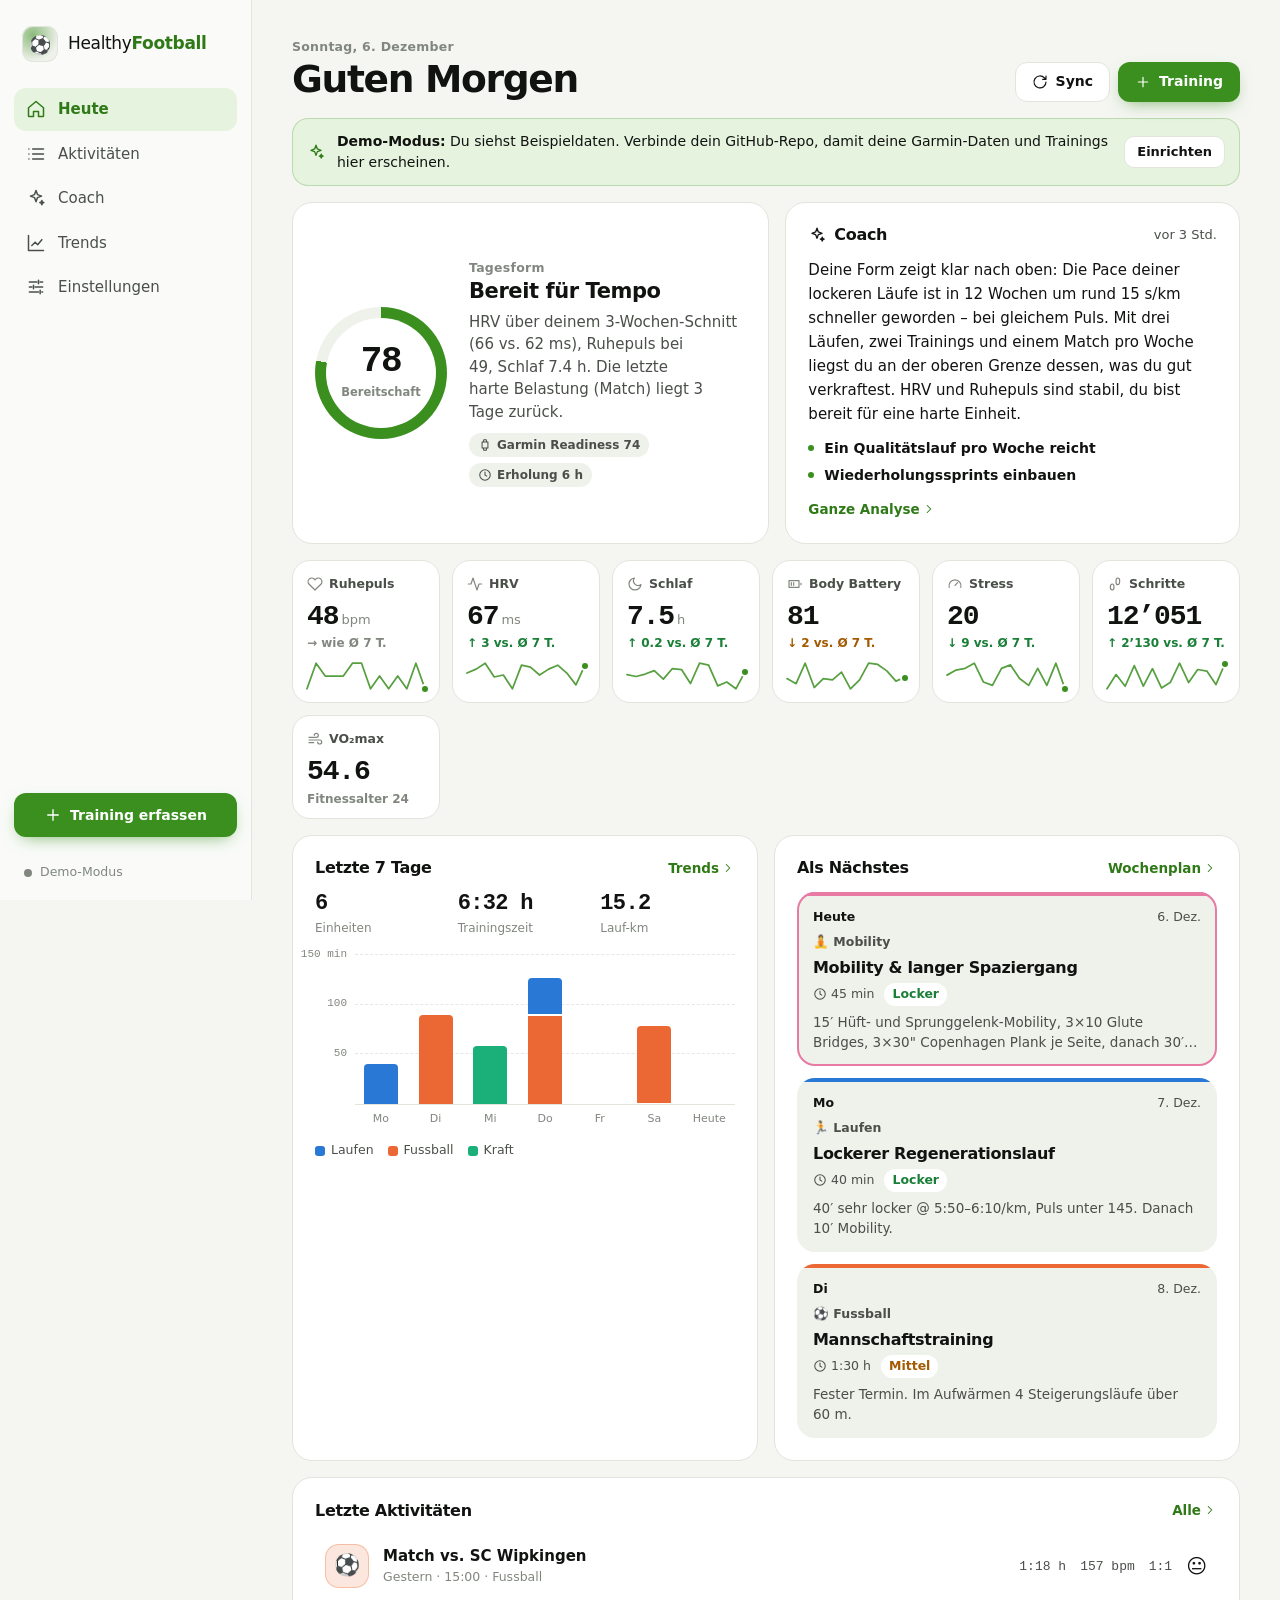
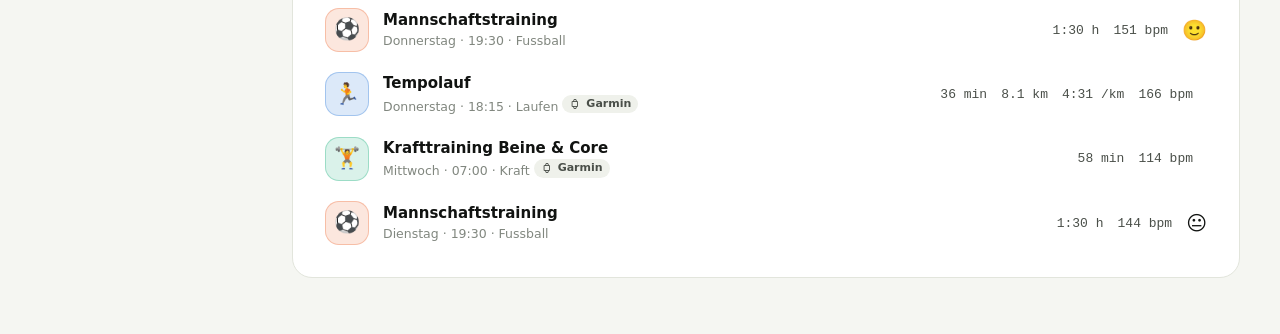
==== web/index.html @ 0398044c "feat: add garmin and claude api" ====
<!doctype html>
<html lang="de-CH">
<head>
  <meta charset="utf-8">
  <meta name="viewport" content="width=device-width, initial-scale=1, viewport-fit=cover">
  <!-- Only our own scripts may run, and data may only go to the GitHub API (protects the token in localStorage). -->
  <meta http-equiv="Content-Security-Policy" content="default-src 'self'; script-src 'self'; connect-src 'self' https://api.github.com; style-src 'self' 'unsafe-inline' https://fonts.googleapis.com; font-src https://fonts.gstatic.com; img-src 'self' data:; manifest-src 'self'; worker-src 'self'; object-src 'none'; base-uri 'none'; form-action 'self'">
  <meta name="referrer" content="no-referrer">
  <meta name="description" content="Persönliches Trainings-Dashboard für Laufen und Fussball – mit Garmin-Sync und KI-Coach.">
  <meta name="theme-color" content="#f5f6f2" media="(prefers-color-scheme: light)">
  <meta name="theme-color" content="#0c0e11" media="(prefers-color-scheme: dark)">
  <meta name="apple-mobile-web-app-capable" content="yes">
  <meta name="apple-mobile-web-app-status-bar-style" content="black-translucent">
  <meta name="apple-mobile-web-app-title" content="Healthy Football">
  <title>Healthy Football</title>
  <link rel="manifest" href="manifest.webmanifest">
  <link rel="icon" href="icon.svg" type="image/svg+xml">
  <link rel="apple-touch-icon" href="icon-180.png">
  <link rel="preconnect" href="https://fonts.googleapis.com">
  <link rel="preconnect" href="https://fonts.gstatic.com" crossorigin>
  <link rel="stylesheet" href="https://fonts.googleapis.com/css2?family=Geist:wght@400..800&family=Geist+Mono:wght@400..600&display=swap">
  <link rel="stylesheet" href="styles.css">
  <script type="module" src="js/app.js"></script>
</head>
<body>
  <div class="app">
    <aside class="sidebar">
      <a class="brand" href="#/heute"><span class="brand-mark">⚽</span><span>Healthy<b>Football</b></span></a>
      <nav id="side-nav" class="side-nav" aria-label="Hauptnavigation"></nav>
      <button id="side-add" class="btn btn-primary btn-block" data-action="add"></button>
      <p id="side-status" class="side-status"></p>
    </aside>

    <header class="topbar">
      <a class="brand-mark sm" href="#/heute" aria-label="Start">⚽</a>
      <span id="topbar-title" class="topbar-title"></span>
      <div id="topbar-actions" class="topbar-actions"></div>
    </header>

    <main id="view" class="view" tabindex="-1"></main>

    <nav id="tabbar" class="tabbar" aria-label="Navigation"></nav>
  </div>

  <dialog id="sheet" class="sheet" aria-label="Details"></dialog>
  <div id="tip" class="tip" role="tooltip" hidden></div>
  <div id="toasts" class="toasts" aria-live="polite"></div>
  <noscript>Diese App benötigt JavaScript.</noscript>
</body>
</html>
---- web/styles.css ----
/* Healthy Football — mobile-first, light & dark, no build step. */

@property --p { syntax: '<number>'; inherits: true; initial-value: 0; }

:root {
  color-scheme: light dark;
  --font: 'Geist', ui-sans-serif, system-ui, -apple-system, 'Segoe UI', sans-serif;
  --mono: 'Geist Mono', ui-monospace, 'SF Mono', Menlo, monospace;

  --bg:        light-dark(#f5f6f2, #0c0e11);
  --surface:   light-dark(#ffffff, #15181c);
  --surface-2: light-dark(#eff1eb, #1d2126);
  --border:    light-dark(#e2e5dc, #272c33);
  --grid:      light-dark(#e6e8e1, #23282e);
  --hover:     light-dark(#f1f3ed, #1b1f24);
  --ink:       light-dark(#111311, #eef0ec);
  --ink-2:     light-dark(#4a4f49, #b3b9b1);
  --ink-3:     light-dark(#81877f, #7c847b);

  --accent:      light-dark(#3a8f1f, #7ee05a);
  --accent-text: light-dark(#2f7a17, #8fe96c);
  --accent-soft: light-dark(#e6f3df, #1d2b18);
  --on-accent:   light-dark(#ffffff, #0c0e11);

  --good: light-dark(#1a7f37, #5fd068);
  --warn: light-dark(#a35a00, #f0a33a);
  --bad:  light-dark(#c4302b, #ff6b63);

  /* categorical data colours (fixed order, validated palette) */
  --s-run:      light-dark(#2a78d6, #3987e5);
  --s-football: light-dark(#eb6834, #d95926);
  --s-strength: light-dark(#1baf7a, #199e70);
  --s-cycle:    light-dark(#eda100, #c98500);
  --s-mobility: light-dark(#e87ba4, #d55181);
  --s-walk:     light-dark(#008300, #008300);
  --s-hiit:     light-dark(#6250d6, #9085e9);
  --s-swim:     light-dark(#e34948, #e66767);
  --s-other:    light-dark(#8d918a, #757b73);
  --series-1:   light-dark(#2a78d6, #3987e5);

  --radius: 20px;
  --shadow: light-dark(0 1px 2px rgb(16 24 16 / .04), 0 1px 2px rgb(0 0 0 / .3));
  --shadow-lg: 0 24px 60px -12px rgb(0 0 0 / .35);
  --ease: cubic-bezier(.2, .8, .2, 1);
}
:root[data-theme="light"] { color-scheme: light; }
:root[data-theme="dark"]  { color-scheme: dark; }

*, *::before, *::after { box-sizing: border-box; }
* { margin: 0; }
html { -webkit-text-size-adjust: 100%; interpolate-size: allow-keywords; }
body {
  font-family: var(--font);
  font-size: 15px;
  line-height: 1.5;
  background: var(--bg);
  color: var(--ink);
  min-height: 100dvh;
  -webkit-font-smoothing: antialiased;
  font-feature-settings: 'tnum' 1;
}
a { color: inherit; text-decoration: none; }
button, input, select, textarea { font: inherit; color: inherit; }
h1, h2, h3 { line-height: 1.2; letter-spacing: -0.02em; text-wrap: balance; }
p { text-wrap: pretty; }
:focus-visible { outline: 2px solid var(--accent); outline-offset: 2px; }
.icon { flex: none; }
.muted { color: var(--ink-2); }
.small { font-size: 13px; }
::selection { background: color-mix(in oklab, var(--accent) 35%, transparent); }

/* ───────── shell ───────── */
.app { display: grid; grid-template-columns: minmax(0, 1fr); min-height: 100dvh; }
.sidebar { display: none; }
.view { width: 100%; max-width: 1240px; margin-inline: auto; padding: 16px 16px calc(104px + env(safe-area-inset-bottom)); outline: none; }
.view > * + * { margin-top: 16px; }

.topbar {
  position: sticky; top: 0; z-index: 30;
  display: flex; align-items: center; gap: 12px;
  padding: calc(env(safe-area-inset-top) + 10px) 16px 10px;
  background: color-mix(in oklab, var(--bg) 80%, transparent);
  backdrop-filter: blur(18px) saturate(1.6);
  -webkit-backdrop-filter: blur(18px) saturate(1.6);
  border-bottom: 1px solid color-mix(in oklab, var(--border) 60%, transparent);
}
@supports (animation-timeline: scroll()) {
  .topbar { animation: bar-shadow linear both; animation-timeline: scroll(); animation-range: 0 60px; }
  @keyframes bar-shadow { from { border-bottom-color: transparent; } to { box-shadow: 0 8px 24px -12px rgb(0 0 0 / .25); } }
}
.topbar-title { font-weight: 700; font-size: 17px; letter-spacing: -0.01em; flex: 1; }
.topbar-actions { display: flex; gap: 4px; }

.brand { display: flex; align-items: center; gap: 10px; font-size: 17px; font-weight: 500; letter-spacing: -0.02em; padding: 4px 8px 20px; }
.brand b { font-weight: 800; color: var(--accent-text); }
.brand-mark {
  display: grid; place-items: center; width: 36px; height: 36px; border-radius: 11px; font-size: 18px;
  background: radial-gradient(circle at 30% 25%, color-mix(in oklab, var(--accent) 55%, transparent), transparent 70%), var(--surface-2);
  box-shadow: inset 0 0 0 1px var(--border);
}
.brand-mark.sm { width: 32px; height: 32px; font-size: 16px; }

.tabbar {
  position: fixed; inset-inline: 0; bottom: 0; z-index: 30;
  display: grid; grid-template-columns: repeat(5, 1fr); align-items: end;
  padding: 6px 8px calc(6px + env(safe-area-inset-bottom));
  background: color-mix(in oklab, var(--surface) 82%, transparent);
  backdrop-filter: blur(18px) saturate(1.6);
  -webkit-backdrop-filter: blur(18px) saturate(1.6);
  border-top: 1px solid var(--border);
}
.tab { display: flex; flex-direction: column; align-items: center; gap: 2px; padding: 6px 0 2px; font-size: 11px; font-weight: 500; color: var(--ink-3); transition: color .2s; }
.tab[aria-current] { color: var(--accent-text); }
.tab[aria-current] .icon { stroke-width: 2.2; }
.fab {
  justify-self: center; display: grid; place-items: center; width: 58px; height: 58px; margin-top: -26px;
  border: 0; border-radius: 20px; background: var(--accent); color: var(--on-accent); cursor: pointer;
  box-shadow: 0 10px 24px -8px color-mix(in oklab, var(--accent) 70%, transparent), 0 0 0 5px var(--bg);
  transition: transform .2s var(--ease);
}
.fab:active { transform: scale(.94); }

@media (min-width: 960px) {
  .app { grid-template-columns: 252px minmax(0, 1fr); }
  .topbar, .tabbar { display: none; }
  .sidebar {
    display: flex; flex-direction: column; gap: 6px;
    position: sticky; top: 0; height: 100dvh; padding: 22px 14px 18px;
    border-right: 1px solid var(--border); background: color-mix(in oklab, var(--surface) 55%, var(--bg));
  }
  .view { padding: 34px 40px 56px; }
}
@media (max-width: 959px) { .hide-mobile { display: none !important; } }

.side-nav { display: flex; flex-direction: column; gap: 2px; flex: 1; }
.nav-link { display: flex; align-items: center; gap: 12px; padding: 10px 12px; border-radius: 12px; font-weight: 500; color: var(--ink-2); transition: background .15s, color .15s; }
.nav-link .icon { width: 20px; height: 20px; }
.nav-link:hover { background: var(--hover); color: var(--ink); }
.nav-link[aria-current] { background: var(--accent-soft); color: var(--accent-text); font-weight: 650; }
.side-status { display: flex; align-items: center; gap: 8px; padding: 12px 10px 0; font-size: 12.5px; color: var(--ink-3); }
.dot { width: 8px; height: 8px; border-radius: 50%; background: var(--ink-3); }
.dot.live { background: var(--good); box-shadow: 0 0 0 4px color-mix(in oklab, var(--good) 20%, transparent); }

/* ───────── page header ───────── */
.page-head { display: flex; align-items: flex-end; justify-content: space-between; gap: 16px; flex-wrap: wrap; padding-top: 4px; }
.page-head h1 { font-size: clamp(1.65rem, 1.25rem + 1.6vw, 2.35rem); font-weight: 750; letter-spacing: -0.035em; }
.eyebrow { font-size: 12.5px; font-weight: 600; letter-spacing: .02em; color: var(--ink-3); }
.head-actions { display: flex; gap: 8px; flex-wrap: wrap; }
.section-head { display: flex; align-items: baseline; justify-content: space-between; gap: 12px; margin-bottom: 10px; }
.section-head h2 { font-size: 18px; }

/* ───────── buttons & controls ───────── */
.btn {
  display: inline-flex; align-items: center; justify-content: center; gap: 8px;
  height: 40px; padding: 0 16px; border-radius: 12px; border: 1px solid var(--border);
  background: var(--surface); color: var(--ink); font-weight: 600; font-size: 14px; cursor: pointer; white-space: nowrap;
  transition: background .15s, border-color .15s, transform .15s var(--ease), box-shadow .15s;
}
.btn:hover { border-color: color-mix(in oklab, var(--ink) 25%, var(--border)); }
.btn:active { transform: scale(.97); }
.btn:disabled { opacity: .5; pointer-events: none; }
.btn-primary { background: var(--accent); color: var(--on-accent); border-color: transparent; box-shadow: 0 6px 18px -8px color-mix(in oklab, var(--accent) 80%, transparent); }
.btn-primary:hover { border-color: transparent; filter: brightness(1.05); }
.btn-danger { color: var(--bad); }
.btn-sm { height: 32px; padding: 0 12px; font-size: 13px; border-radius: 10px; }
.btn-block { width: 100%; height: 44px; margin: 8px 0; }
.icon-btn { display: grid; place-items: center; width: 40px; height: 40px; border-radius: 12px; border: 0; background: transparent; color: var(--ink-2); cursor: pointer; }
.icon-btn:hover { background: var(--hover); color: var(--ink); }
.link { display: inline-flex; align-items: center; gap: 2px; font-size: 13.5px; font-weight: 600; color: var(--accent-text); }
.link:hover { text-decoration: underline; text-underline-offset: 3px; }

.segmented { display: inline-flex; gap: 2px; padding: 4px; border-radius: 13px; background: var(--surface-2); }
.segmented > button, .segmented > label {
  display: inline-flex; align-items: center; justify-content: center; gap: 6px; padding: 7px 14px; border: 0; border-radius: 10px;
  background: transparent; color: var(--ink-2); font-weight: 600; font-size: 13.5px; cursor: pointer; white-space: nowrap; transition: background .2s, color .2s;
}
.segmented > [aria-pressed="true"], .segmented > [aria-selected="true"], .segmented > label:has(:checked) {
  background: var(--surface); color: var(--ink); box-shadow: 0 1px 3px rgb(0 0 0 / .12);
}
.segmented input { position: absolute; opacity: 0; pointer-events: none; }
.segmented.tabs { display: flex; margin-bottom: 14px; }
.segmented.tabs > button { flex: 1; padding-inline: 6px; }

.chips { display: flex; gap: 8px; overflow-x: auto; scrollbar-width: none; padding-bottom: 2px; }
.chips::-webkit-scrollbar { display: none; }
.chip-btn {
  flex: none; height: 36px; padding: 0 14px; border-radius: 999px; border: 1px solid var(--border);
  background: var(--surface); color: var(--ink-2); font-weight: 600; font-size: 13.5px; cursor: pointer; transition: all .15s;
}
.chip-btn.active { background: var(--ink); color: var(--bg); border-color: var(--ink); }
.chip, .src {
  display: inline-flex; align-items: center; gap: 5px; padding: 3px 9px; border-radius: 999px;
  background: var(--surface-2); color: var(--ink-2); font-size: 12px; font-weight: 600;
}
.chip.good { color: var(--good); background: color-mix(in oklab, var(--good) 14%, transparent); }
.src { padding: 1px 7px; font-size: 11px; vertical-align: 1px; }
.chip-row { display: flex; flex-wrap: wrap; gap: 6px; margin-top: 10px; }

.toolbar { display: flex; flex-direction: column; gap: 12px; }
@media (min-width: 760px) { .toolbar { flex-direction: row; align-items: center; } .toolbar .chips { flex: 1; } }
.search {
  display: flex; align-items: center; gap: 8px; height: 42px; padding: 0 14px; min-width: min(100%, 300px);
  border-radius: 12px; border: 1px solid var(--border); background: var(--surface); color: var(--ink-3);
}
.search:focus-within { border-color: var(--accent); }
.search input { flex: 1; border: 0; background: none; outline: none; color: var(--ink); min-width: 0; min-height: 0 !important; padding: 0 !important; }

/* ───────── cards & layout ───────── */
.card {
  background: var(--surface); border: 1px solid var(--border); border-radius: var(--radius);
  padding: 18px; box-shadow: var(--shadow); min-width: 0;
}
@media (min-width: 960px) { .card { padding: 22px; } }
.card-head { display: flex; align-items: center; justify-content: space-between; gap: 12px; margin-bottom: 14px; }
.card-head h2 { display: flex; align-items: center; gap: 8px; font-size: 16px; font-weight: 700; }
.grid { display: grid; gap: 16px; grid-template-columns: minmax(0, 1fr); }
@media (min-width: 760px) {
  .grid.hero { grid-template-columns: minmax(0, 1.05fr) minmax(0, 1fr); }
  .grid.two { grid-template-columns: repeat(2, minmax(0, 1fr)); }
  .card.wide { grid-column: 1 / -1; }
}
.lead { font-size: 16px; line-height: 1.6; }
.sub { font-size: 14px; font-weight: 700; margin: 18px 0 8px; }

.banner {
  display: flex; align-items: center; gap: 12px; padding: 12px 14px; border-radius: 16px;
  background: var(--accent-soft); border: 1px solid color-mix(in oklab, var(--accent) 25%, transparent); color: var(--ink);
}
.banner > .icon { color: var(--accent-text); }
.banner p { flex: 1; font-size: 14px; }
.banner-live { background: var(--surface); border-color: var(--border); }

.warn {
  display: flex; gap: 8px; align-items: flex-start; margin-top: 12px; padding: 10px 12px; border-radius: 12px;
  color: var(--warn); background: color-mix(in oklab, var(--warn) 12%, transparent); font-size: 14px; font-weight: 500;
}
.warn .icon { margin-top: 2px; }

/* readiness */
.readiness { display: flex; align-items: center; gap: 22px; flex-wrap: wrap; }
.readiness > div:last-child { flex: 1 1 220px; }
.readiness h2 { font-size: 21px; margin: 2px 0 6px; }
.ring {
  --size: 132px; flex: none; width: var(--size); aspect-ratio: 1; border-radius: 50%; display: grid; place-items: center;
  background: conic-gradient(var(--c) calc(var(--p) * 1%), var(--surface-2) 0);
  animation: ring-in 1.2s var(--ease) both;
}
@keyframes ring-in { from { --p: 0; } }
.ring-inner {
  width: calc(100% - 22px); aspect-ratio: 1; border-radius: 50%; background: var(--surface);
  display: grid; place-content: center; text-align: center;
}
.ring-inner strong { font: 700 36px/1 var(--mono); letter-spacing: -0.04em; }
.ring-inner span { font-size: 11.5px; color: var(--ink-3); font-weight: 600; margin-top: 4px; }

.coach-brief .lead { font-size: 15px; }
.mini-tips { list-style: none; padding: 0; margin: 12px 0; display: grid; gap: 6px; }
.mini-tips li { display: flex; gap: 10px; align-items: baseline; font-size: 14px; }
.mini-tips li::before { content: ''; flex: none; width: 6px; height: 6px; border-radius: 50%; background: var(--accent); translate: 0 -2px; }

/* KPI tiles */
.kpis { display: grid; grid-template-columns: repeat(auto-fill, minmax(138px, 1fr)); gap: 12px; }
@media (max-width: 400px) { .kpis { grid-template-columns: repeat(2, minmax(0, 1fr)); } }
.kpi { background: var(--surface); border: 1px solid var(--border); border-radius: 18px; padding: 14px 14px 10px; display: flex; flex-direction: column; min-width: 0; box-shadow: var(--shadow); }
.kpi header { display: flex; align-items: center; gap: 6px; font-size: 12.5px; font-weight: 600; color: var(--ink-2); }
.kpi header .icon { color: var(--ink-3); }
.kpi-when { margin-left: auto; font-weight: 500; color: var(--ink-3); font-size: 11px; }
.kpi-value { font: 650 28px/1.1 var(--mono); letter-spacing: -0.04em; margin-top: 8px; }
.kpi-value small { font: 500 13px var(--font); color: var(--ink-3); margin-left: 3px; letter-spacing: 0; }
.trend { font-size: 12px; font-weight: 600; color: var(--ink-3); margin-top: 2px; }
.trend.good { color: var(--good); }
.trend.bad { color: var(--warn); }

.stat-row { display: grid; grid-template-columns: repeat(3, 1fr); gap: 8px; margin-bottom: 16px; }
.stat-row strong { display: block; font: 650 22px/1.1 var(--mono); letter-spacing: -0.03em; }
.stat-row span { font-size: 12px; color: var(--ink-3); font-weight: 500; }
.stat-grid { display: grid; grid-template-columns: repeat(auto-fill, minmax(128px, 1fr)); gap: 10px; }
.stat-grid > div { padding: 10px 12px; border-radius: 12px; background: var(--surface-2); }
.stat-grid dt { font-size: 12px; color: var(--ink-3); font-weight: 600; }
.stat-grid dd { font: 600 16px/1.3 var(--mono); margin-top: 2px; letter-spacing: -0.02em; }
.status { display: flex; align-items: center; gap: 8px; font-size: 21px; margin: 4px 0 6px; }
.status::first-letter { text-transform: uppercase; }
.status.good { color: var(--good); }
.status.warn { color: var(--warn); }
.status.bad { color: var(--bad); }

/* ───────── charts ───────── */
.chart { --h: 170px; }
.chart .plot { position: relative; height: var(--h); margin-left: 40px; border-bottom: 1px solid var(--border); }
.gridline { position: absolute; left: 0; right: 0; height: 0; border-top: 1px dashed var(--grid); pointer-events: none; }
.gridline em { position: absolute; right: calc(100% + 8px); top: -.65em; font: 500 11px/1.2 var(--mono); font-style: normal; color: var(--ink-3); white-space: nowrap; }
.x-labels { display: flex; gap: 3px; margin: 6px 0 0 40px; font-size: 11px; color: var(--ink-3); }
.x-labels span { flex: 1; min-width: 0; text-align: center; white-space: nowrap; }
.x-labels.positioned { position: relative; display: block; height: 16px; }
.x-labels.positioned span { position: absolute; translate: -50% 0; }
.bar-cols { position: absolute; inset: 0; display: flex; gap: 3px; }
.bar-col { flex: 1; min-width: 0; display: flex; align-items: flex-end; justify-content: center; border-radius: 6px 6px 0 0; outline: none; cursor: default; }
.bar-col:hover, .bar-col:focus-visible { background: var(--hover); }
.bar-stack {
  width: min(72%, 34px); display: flex; flex-direction: column-reverse; gap: 2px; border-radius: 4px 4px 0 0; overflow: hidden;
  transform-origin: bottom; animation: grow .7s var(--ease) both;
}
.bar-stack i { display: block; flex-basis: 0; min-height: 3px; }
@keyframes grow { from { transform: scaleY(0); } }
.line svg { position: absolute; inset: 0; width: 100%; height: 100%; overflow: visible; }
.line-path { fill: none; stroke: var(--c); stroke-width: 2; stroke-linejoin: round; stroke-linecap: round; }
.line-area { fill: var(--c); opacity: .1; }
.line-dot, .line-hit::after { position: absolute; width: 10px; height: 10px; border-radius: 50%; background: var(--c); box-shadow: 0 0 0 2px var(--surface); translate: -50% -50%; pointer-events: none; }
.line-hit { position: absolute; top: 0; bottom: 0; outline: none; }
.line-hit::before { content: ''; position: absolute; left: var(--px); top: 0; bottom: 0; width: 1px; background: var(--ink-3); opacity: 0; }
.line-hit::after { content: ''; left: var(--px); top: var(--py); opacity: 0; }
.line-hit:hover::before, .line-hit:hover::after, .line-hit:focus-visible::before, .line-hit:focus-visible::after { opacity: 1; }
.line-band { position: absolute; left: 0; right: 0; background: color-mix(in oklab, var(--c) 9%, transparent); }
.empty-chart { display: grid; place-items: center; height: 140px; color: var(--ink-3); font-size: 14px; }

.spark { position: relative; height: 32px; margin-top: 8px; }
.spark svg { position: absolute; inset: 0; width: 100%; height: 100%; overflow: visible; }
.spark path { fill: none; stroke: var(--c); stroke-width: 1.75; stroke-linejoin: round; stroke-linecap: round; opacity: .85; }
.spark span { position: absolute; width: 6px; height: 6px; border-radius: 50%; background: var(--c); translate: -50% -50%; box-shadow: 0 0 0 2px var(--surface); }

.legend { display: flex; flex-wrap: wrap; gap: 6px 14px; margin-top: 14px; font-size: 12.5px; color: var(--ink-2); }
.legend span { display: inline-flex; align-items: center; gap: 6px; }
.legend i { width: 10px; height: 10px; border-radius: 3px; }

.hbars { display: grid; gap: 10px; }
.hbar { display: grid; grid-template-columns: minmax(90px, 9rem) 1fr auto; align-items: center; gap: 12px; font-size: 13.5px; }
.hbar-label { white-space: nowrap; overflow: hidden; text-overflow: ellipsis; color: var(--ink-2); }
.hbar-track { height: 10px; border-radius: 0 4px 4px 0; background: var(--surface-2); overflow: hidden; }
.hbar-track i { display: block; height: 100%; border-radius: 0 4px 4px 0; transform-origin: left; animation: grow-x .8s var(--ease) both; }
@keyframes grow-x { from { transform: scaleX(0); } }
.hbar-value { font: 500 12.5px var(--mono); color: var(--ink-2); min-width: 4.5em; text-align: right; }

.tip {
  position: fixed; left: 0; top: 0; z-index: 200; max-width: 260px; padding: 8px 11px; border-radius: 10px;
  background: var(--ink); color: var(--bg); font-size: 12.5px; line-height: 1.45; pointer-events: none; box-shadow: var(--shadow-lg);
}
.tip[hidden] { display: none; }
.tip b { font-weight: 700; }

/* ───────── activities ───────── */
.act-list { display: flex; flex-direction: column; container-type: inline-size; }
.card.act-list { padding: 6px; }
.act-row {
  display: grid; grid-template-columns: auto minmax(0, 1fr) auto auto; grid-template-areas: "icon main metrics feel";
  align-items: center; gap: 4px 14px; width: 100%; padding: 10px; border: 0; border-radius: 14px;
  background: none; text-align: left; cursor: pointer; transition: background .15s;
}
.act-row:hover { background: var(--hover); }
.act-icon {
  grid-area: icon; display: grid; place-items: center; width: 44px; height: 44px; border-radius: 14px; font-size: 21px;
  background: color-mix(in oklab, var(--c) 16%, transparent); box-shadow: inset 0 0 0 1px color-mix(in oklab, var(--c) 32%, transparent);
}
.act-icon.lg { width: 54px; height: 54px; font-size: 26px; border-radius: 17px; flex: none; }
.act-main { grid-area: main; display: flex; flex-direction: column; min-width: 0; }
.act-title { font-weight: 650; white-space: nowrap; overflow: hidden; text-overflow: ellipsis; }
.act-sub { font-size: 12.5px; color: var(--ink-3); white-space: nowrap; overflow: hidden; text-overflow: ellipsis; }
.act-metrics { grid-area: metrics; display: flex; gap: 14px; font: 500 13px var(--mono); color: var(--ink-2); white-space: nowrap; }
.act-feel { grid-area: feel; font-size: 20px; }
@container (max-width: 560px) {
  .act-row { grid-template-columns: auto minmax(0, 1fr) auto; grid-template-areas: "icon main feel" "icon metrics feel"; }
  .act-metrics { font-size: 12px; gap: 10px; overflow: hidden; }
}
.week-group > header { display: flex; align-items: baseline; justify-content: space-between; flex-wrap: wrap; gap: 4px 12px; margin: 22px 4px 8px; }
.week-group h2 { font-size: 15px; }

/* ───────── coach ───────── */
.tips { list-style: none; padding: 0; display: grid; gap: 10px; }
.tip-item { padding: 14px 16px; border-radius: 14px; background: var(--surface-2); border-left: 4px solid var(--ink-3); }
.tip-item.prio-hoch { border-left-color: var(--accent); }
.tip-item.prio-mittel { border-left-color: color-mix(in oklab, var(--accent) 45%, var(--ink-3)); }
.tip-head { display: flex; justify-content: space-between; align-items: baseline; gap: 12px; margin-bottom: 4px; }
.prio { flex: none; font-size: 11px; font-weight: 700; color: var(--ink-3); text-transform: uppercase; letter-spacing: .06em; }
.tip-item p { color: var(--ink-2); font-size: 14.5px; }

.plan-list {
  display: grid; grid-auto-flow: column; grid-auto-columns: minmax(250px, 1fr); gap: 12px;
  overflow-x: auto; scroll-snap-type: x mandatory; scrollbar-width: thin;
  margin-inline: -16px; padding: 2px 16px 10px; scroll-padding-inline: 16px;
}
@media (min-width: 960px) { .plan-list { margin-inline: 0; padding-inline: 2px; scroll-padding-inline: 0; } }
.plan-list.compact { grid-auto-flow: row; grid-auto-columns: auto; overflow: visible; margin: 0; padding: 0; }
.plan-card {
  scroll-snap-align: start; position: relative; display: flex; flex-direction: column; gap: 6px;
  padding: 18px 16px 16px; border-radius: 18px; background: var(--surface); border: 1px solid var(--border); overflow: hidden;
}
.plan-card::before { content: ''; position: absolute; inset: 0 0 auto; height: 4px; background: var(--c); }
.plan-list.compact .plan-card { background: var(--surface-2); border: 0; padding: 16px 16px 14px; }
.plan-list.compact .plan-card p { display: -webkit-box; -webkit-line-clamp: 2; -webkit-box-orient: vertical; overflow: hidden; }
.plan-card.is-today { box-shadow: inset 0 0 0 2px var(--c); }
.plan-card header { display: flex; justify-content: space-between; font-size: 12.5px; }
.plan-day { font-weight: 700; text-transform: capitalize; }
.plan-type { font-size: 12.5px; font-weight: 600; color: var(--ink-2); }
.plan-card h3 { font-size: 16px; }
.plan-card p { font-size: 13.5px; color: var(--ink-2); }
.plan-meta { display: flex; gap: 10px; align-items: center; font-size: 12.5px; color: var(--ink-2); }
.plan-meta > span { display: inline-flex; align-items: center; gap: 4px; }
.intensity { padding: 2px 8px; border-radius: 999px; background: var(--surface-2); font-weight: 600; text-transform: capitalize; }
.plan-list.compact .intensity { background: var(--surface); }
.i-hart { color: var(--bad); }
.i-mittel { color: var(--warn); }
.i-locker { color: var(--good); }

.ask-form { display: flex; gap: 10px; align-items: flex-end; }
.ask-form textarea { flex: 1; }
@media (max-width: 520px) { .ask-form { flex-direction: column; align-items: stretch; } }
.qa-list { display: grid; gap: 8px; margin-top: 16px; }
.qa { border-radius: 14px; background: var(--surface-2); padding: 12px 14px; }
.qa summary { display: flex; justify-content: space-between; gap: 12px; cursor: pointer; list-style: none; }
.qa summary::-webkit-details-marker { display: none; }
.qa::details-content { block-size: 0; overflow: hidden; transition: block-size .3s var(--ease), content-visibility .3s allow-discrete; }
.qa[open]::details-content { block-size: auto; }
.prose { margin-top: 10px; color: var(--ink-2); font-size: 14.5px; }
.prose p + p, .prose ul + p, .prose p + ul { margin-top: 8px; }
.prose ul { padding-left: 1.2em; }

/* ───────── forms ───────── */
.form { display: flex; flex-direction: column; gap: 14px; }
.row { display: flex; flex-wrap: wrap; gap: 12px; }
.row > .field { flex: 1 1 110px; }
.row > .field.grow { flex: 2 1 200px; }
.field { display: flex; flex-direction: column; gap: 6px; min-width: 0; }
.field > span { display: flex; justify-content: space-between; gap: 8px; font-size: 12.5px; font-weight: 650; color: var(--ink-2); }
.field em { font-style: normal; font-weight: 500; color: var(--ink-3); }
.field output { font-weight: 600; color: var(--accent-text); }
input:not([type=radio], [type=checkbox], [type=range]), select, textarea {
  width: 100%; min-height: 44px; padding: 10px 12px; border-radius: 12px; border: 1px solid var(--border);
  background: var(--surface-2); color: var(--ink); outline: none; transition: border-color .15s, background .15s;
}
input:focus, select:focus, textarea:focus { border-color: var(--accent); background: var(--surface); }
textarea { resize: vertical; field-sizing: content; min-height: 3lh; max-height: 12lh; }
input[type=range] { width: 100%; accent-color: var(--accent); height: 28px; }
.form-actions, .sheet-actions { display: flex; gap: 10px; justify-content: flex-end; flex-wrap: wrap; margin-top: 4px; }
fieldset { border: 0; padding: 0; min-width: 0; }
legend { font-size: 12.5px; font-weight: 650; color: var(--ink-2); margin-bottom: 8px; padding: 0; }

.type-picker { display: flex; flex-wrap: wrap; gap: 8px; }
.type-picker legend { width: 100%; }
.type-picker label {
  display: inline-flex; align-items: center; gap: 6px; height: 38px; padding: 0 12px 0 8px; border-radius: 12px; cursor: pointer;
  border: 1px solid var(--border); background: var(--surface); font-size: 13.5px; font-weight: 600; color: var(--ink-2); transition: all .15s;
}
.type-picker label:has(:checked) { color: var(--ink); border-color: var(--c); background: color-mix(in oklab, var(--c) 15%, var(--surface)); }
.type-picker label:has(:focus-visible) { outline: 2px solid var(--accent); outline-offset: 2px; }
.type-picker input, .feelings input, .switch input { position: absolute; opacity: 0; pointer-events: none; }

.football-fields, .distance-field, .match-only { display: none !important; }
#act-form:has([name=type][value=football]:checked) .football-fields { display: flex !important; flex-direction: column; gap: 12px; padding: 14px; border-radius: 16px; background: color-mix(in oklab, var(--s-football) 8%, var(--surface-2)); }
#act-form:has([name=type]:is([value=run], [value=cycle], [value=walk], [value=swim]):checked) .distance-field { display: flex !important; }
#act-form:has([name=fkind][value=match]:checked) .match-only { display: flex !important; }
#act-form[data-mode=garmin] .no-garmin { display: none; }
.football-fields legend { float: left; width: 100%; margin: 0; }
.football-fields .row > .field { flex-basis: 80px; }
.football-fields .segmented { align-self: flex-start; background: var(--surface); }
.football-fields .segmented > label:has(:checked) { background: var(--surface-2); }

.feelings { display: flex; gap: 8px; flex-wrap: wrap; }
.feelings legend { width: 100%; }
.feelings label span {
  display: grid; place-items: center; width: 50px; height: 50px; border-radius: 14px; font-size: 25px; cursor: pointer;
  background: var(--surface-2); filter: grayscale(.8); opacity: .7; transition: all .2s var(--ease);
}
.feelings label:has(:checked) span { filter: none; opacity: 1; transform: scale(1.08); box-shadow: inset 0 0 0 2px var(--accent); background: var(--accent-soft); }
.feelings label:has(:focus-visible) span { outline: 2px solid var(--accent); outline-offset: 2px; }

.switch { display: flex; align-items: center; gap: 12px; font-weight: 500; cursor: pointer; margin-bottom: 10px; }
.switch span { flex: none; position: relative; width: 46px; height: 28px; border-radius: 999px; background: var(--surface-2); box-shadow: inset 0 0 0 1px var(--border); transition: background .2s; }
.switch span::after { content: ''; position: absolute; top: 3px; left: 3px; width: 22px; height: 22px; border-radius: 50%; background: #fff; box-shadow: 0 1px 3px rgb(0 0 0 / .3); transition: translate .2s var(--ease); }
.switch input:checked + span { background: var(--accent); }
.switch input:checked + span::after { translate: 18px 0; }
.switch input:focus-visible + span { outline: 2px solid var(--accent); outline-offset: 2px; }
.settings .card p + p { margin-top: 6px; }
.settings .form-actions { justify-content: flex-start; margin-top: 12px; }
.settings .card > .muted.small:first-of-type { margin-bottom: 14px; }

/* ───────── dialog sheet ───────── */
.sheet {
  border: 0; padding: 0; margin: auto; width: min(640px, calc(100vw - 32px)); max-height: min(88dvh, 880px);
  border-radius: 26px; background: var(--surface); color: var(--ink); box-shadow: var(--shadow-lg); overflow: auto; overscroll-behavior: contain;
  opacity: 0; translate: 0 24px;
  transition: opacity .25s var(--ease), translate .3s var(--ease), overlay .3s allow-discrete, display .3s allow-discrete;
}
.sheet[open] { opacity: 1; translate: 0 0; }
@starting-style { .sheet[open] { opacity: 0; translate: 0 24px; } }
.sheet::backdrop { background: rgb(0 0 0 / 0); transition: background .3s, overlay .3s allow-discrete, display .3s allow-discrete; }
.sheet[open]::backdrop { background: rgb(0 0 0 / .45); backdrop-filter: blur(4px); }
@starting-style { .sheet[open]::backdrop { background: rgb(0 0 0 / 0); } }
@media (max-width: 640px) {
  .sheet { width: 100%; max-width: 100%; margin: auto 0 0; border-radius: 26px 26px 0 0; max-height: 94dvh; translate: 0 100%; }
  .sheet[open] { translate: 0 0; }
  @starting-style { .sheet[open] { translate: 0 100%; } }
  .sheet::before { content: ''; display: block; width: 40px; height: 5px; border-radius: 3px; background: var(--border); margin: 8px auto 0; }
}
.sheet-body { padding: 20px 20px 0; }
.sheet-head { display: flex; align-items: flex-start; gap: 14px; margin-bottom: 18px; }
.sheet-head > div { flex: 1; min-width: 0; }
.sheet-head h2 { font-size: 20px; }
.sheet-head p { font-size: 13.5px; margin-top: 2px; }
.sheet-actions {
  position: sticky; bottom: 0; margin: 18px -20px 0; padding: 14px 20px calc(14px + env(safe-area-inset-bottom));
  background: color-mix(in oklab, var(--surface) 88%, transparent); backdrop-filter: blur(12px); border-top: 1px solid var(--border);
}

/* ───────── misc ───────── */
.empty { display: flex; flex-direction: column; align-items: center; text-align: center; gap: 8px; padding: 36px 16px; color: var(--ink-2); }
.empty > .icon { color: var(--accent-text); }
.empty h3 { color: var(--ink); font-size: 17px; }
.empty p { max-width: 42ch; font-size: 14px; }
.empty .btn { margin-top: 8px; }
.loading { display: grid; place-items: center; min-height: 50dvh; }
.spinner { flex: none; width: 18px; height: 18px; border-radius: 50%; border: 2px solid var(--border); border-top-color: var(--accent); animation: spin .8s linear infinite; }
@keyframes spin { to { rotate: 360deg; } }

.toasts { position: fixed; z-index: 300; left: 50%; translate: -50% 0; bottom: calc(96px + env(safe-area-inset-bottom)); display: flex; flex-direction: column; gap: 8px; width: min(92vw, 420px); pointer-events: none; }
@media (min-width: 960px) { .toasts { left: auto; right: 24px; translate: none; bottom: 24px; } }
.toast {
  display: flex; align-items: center; gap: 10px; padding: 12px 14px; border-radius: 14px; pointer-events: auto;
  background: var(--ink); color: var(--bg); font-size: 14px; font-weight: 500; box-shadow: var(--shadow-lg);
  animation: toast-in .35s var(--ease) both;
}
.toast-ok .icon { color: var(--accent); }
.toast-error .icon { color: var(--bad); }
.toast.out { animation: toast-out .25s ease-in both; }
@keyframes toast-in { from { opacity: 0; translate: 0 12px; scale: .96; } }
@keyframes toast-out { to { opacity: 0; translate: 0 8px; } }

::view-transition-old(root), ::view-transition-new(root) { animation-duration: .22s; }

@media (prefers-reduced-motion: reduce) {
  *, *::before, *::after { animation-duration: .01ms !important; transition-duration: .01ms !important; }
}
@media (forced-colors: active) {
  .bar-stack i, .hbar-track i, .legend i { forced-color-adjust: none; }
}
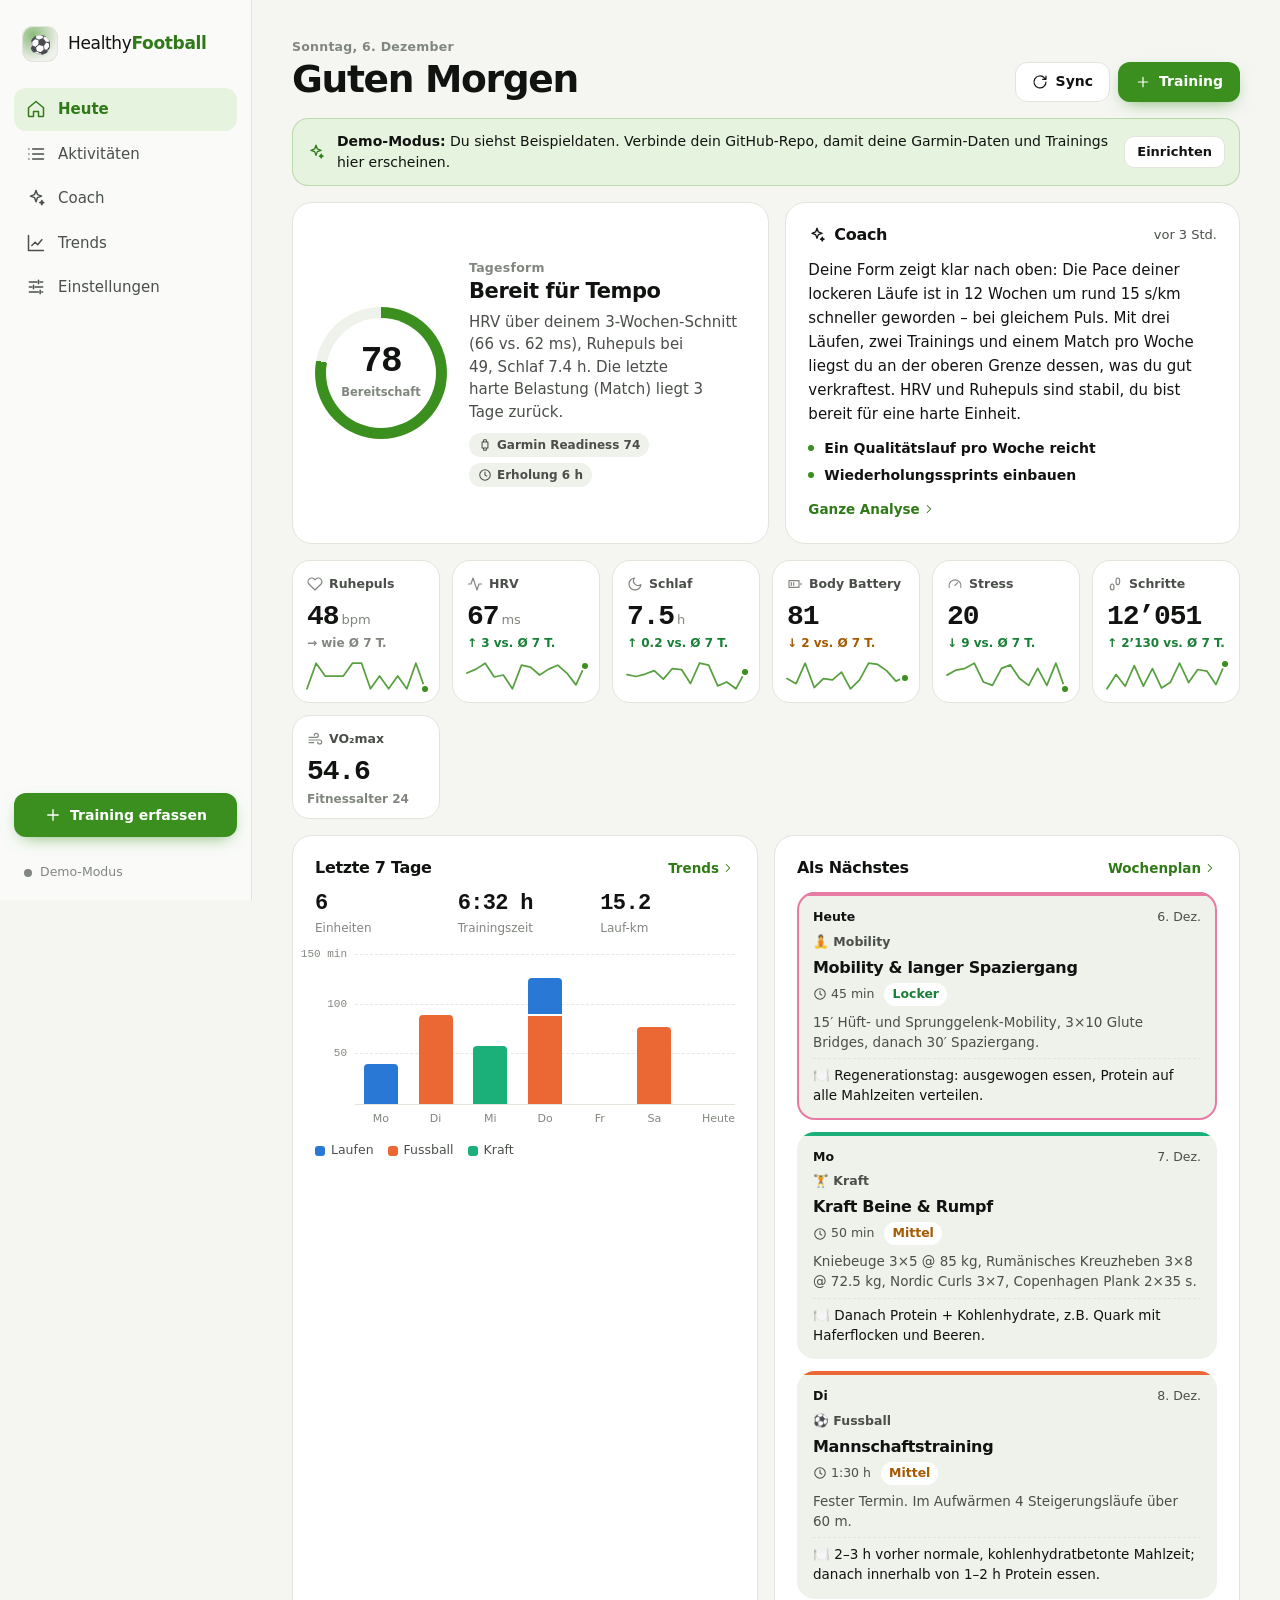
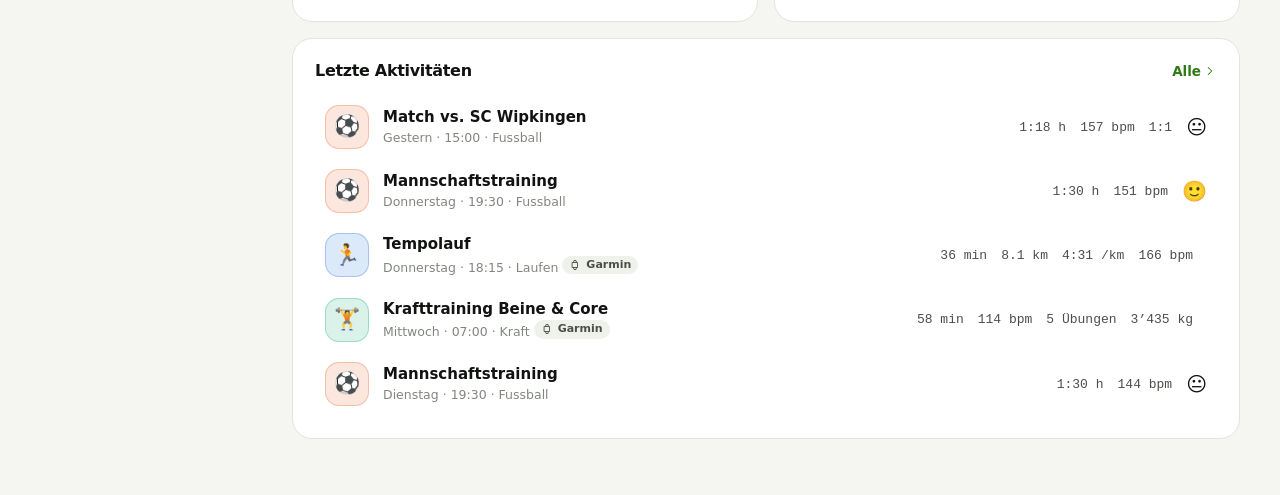
==== commit 7febbb0f: "feat: add strenght, goals and nutrition" ====
--- a/web/index.html
+++ b/web/index.html
@@ -43,8 +43,8 @@
   </div>
 
   <dialog id="sheet" class="sheet" aria-label="Details"></dialog>
-  <div id="tip" class="tip" role="tooltip" hidden></div>
-  <div id="toasts" class="toasts" aria-live="polite"></div>
+  <div id="tip" class="tip" role="tooltip" popover="manual"></div>
+  <div id="toasts" class="toasts" aria-live="polite" popover="manual"></div>
   <noscript>Diese App benötigt JavaScript.</noscript>
 </body>
 </html>
--- a/web/styles.css
+++ b/web/styles.css
@@ -285,7 +285,10 @@
 .status.bad { color: var(--bad); }
 
 /* ───────── charts ───────── */
-.chart { --h: 170px; }
+.chart { --h: 170px; container-type: inline-size; }
+.x-labels .skip-wide { visibility: hidden; }
+.x-labels:not(.positioned) span:last-child { text-align: right; }  /* newest label must not run past the card edge */
+@container (max-width: 520px) { .x-labels .skip-narrow { visibility: hidden; } }
 .chart .plot { position: relative; height: var(--h); margin-left: 40px; border-bottom: 1px solid var(--border); }
 .gridline { position: absolute; left: 0; right: 0; height: 0; border-top: 1px dashed var(--grid); pointer-events: none; }
 .gridline em { position: absolute; right: calc(100% + 8px); top: -.65em; font: 500 11px/1.2 var(--mono); font-style: normal; color: var(--ink-3); white-space: nowrap; }
@@ -334,6 +337,7 @@
   position: fixed; left: 0; top: 0; z-index: 200; max-width: 260px; padding: 8px 11px; border-radius: 10px;
   background: var(--ink); color: var(--bg); font-size: 12.5px; line-height: 1.45; pointer-events: none; box-shadow: var(--shadow-lg);
 }
+.tip { right: auto; bottom: auto; margin: 0; border: 0; overflow: visible; }
 .tip[hidden] { display: none; }
 .tip b { font-weight: 700; }
 
@@ -510,6 +514,7 @@
 .spinner { flex: none; width: 18px; height: 18px; border-radius: 50%; border: 2px solid var(--border); border-top-color: var(--accent); animation: spin .8s linear infinite; }
 @keyframes spin { to { rotate: 360deg; } }
 
+.toasts { inset: auto; margin: 0; border: 0; padding: 0; background: transparent; overflow: visible; color: inherit; }
 .toasts { position: fixed; z-index: 300; left: 50%; translate: -50% 0; bottom: calc(96px + env(safe-area-inset-bottom)); display: flex; flex-direction: column; gap: 8px; width: min(92vw, 420px); pointer-events: none; }
 @media (min-width: 960px) { .toasts { left: auto; right: 24px; translate: none; bottom: 24px; } }
 .toast {
@@ -531,3 +536,53 @@
 @media (forced-colors: active) {
   .bar-stack i, .hbar-track i, .legend i { forced-color-adjust: none; }
 }
+
+/* ───────── strength logbook ───────── */
+.strength-fields { display: none !important; }
+#act-form:has([name=type][value=strength]:checked) .strength-fields { display: flex !important; flex-direction: column; gap: 12px; padding: 14px; border-radius: 16px; background: color-mix(in oklab, var(--s-strength) 8%, var(--surface-2)); }
+.strength-fields legend { float: left; width: 100%; margin: 0; }
+.ex-list { display: flex; flex-direction: column; gap: 10px; }
+.ex-block { background: var(--surface); border-radius: 14px; padding: 12px; border: 1px solid var(--border); }
+.ex-block header { display: flex; justify-content: space-between; align-items: flex-start; gap: 10px; margin-bottom: 8px; }
+.ex-block header > div { display: flex; flex-direction: column; min-width: 0; }
+.sets { display: flex; flex-direction: column; gap: 6px; counter-reset: set; }
+.set-row { display: grid; grid-template-columns: 22px 1fr auto 1fr 36px; align-items: center; gap: 8px; }
+.set-no::before { counter-increment: set; content: counter(set); font: 600 13px var(--mono); color: var(--ink-3); }
+.set-row label { position: relative; }
+.set-row input { text-align: center; font: 600 16px var(--mono) !important; padding-right: 34px !important; }
+.set-row small { position: absolute; right: 10px; top: 50%; translate: 0 -50%; font-size: 11px; color: var(--ink-3); pointer-events: none; }
+.set-row .times { color: var(--ink-3); font-weight: 600; }
+.set-row input { appearance: textfield; -moz-appearance: textfield; }
+.set-row input::-webkit-inner-spin-button, .set-row input::-webkit-outer-spin-button { -webkit-appearance: none; margin: 0; }
+.ex-actions { display: flex; gap: 8px; flex-wrap: wrap; margin-top: 8px; }
+.ex-add { display: flex; gap: 8px; }
+.ex-add input { flex: 1; }
+.icon-btn.sm { width: 34px; height: 34px; border-radius: 10px; }
+.ex-summary { display: grid; gap: 8px; }
+.ex-line { display: grid; gap: 2px; padding: 10px 12px; border-radius: 12px; background: var(--surface-2); }
+.ex-line > span:not(.muted) { font: 500 14px var(--mono); }
+.plan-food { color: var(--ink) !important; font-size: 13px; padding-top: 6px; border-top: 1px dashed var(--border); }
+.mini-select { width: auto !important; min-height: 34px !important; padding: 4px 10px !important; font-size: 13px; max-width: 55%; }
+
+/* ───────── goals & settings ───────── */
+.chip-checks { display: flex; flex-wrap: wrap; gap: 8px; }
+.chip-checks legend { width: 100%; }
+.chip-checks label { display: inline-flex; align-items: center; height: 34px; padding: 0 12px; border-radius: 999px; border: 1px solid var(--border); background: var(--surface); font-size: 13px; font-weight: 600; color: var(--ink-2); cursor: pointer; transition: all .15s; }
+.chip-checks label:has(:checked) { background: var(--accent-soft); border-color: var(--accent); color: var(--accent-text); }
+.chip-checks label:has(:focus-visible) { outline: 2px solid var(--accent); outline-offset: 2px; }
+.chip-checks input { position: absolute; opacity: 0; pointer-events: none; }
+.targets { display: flex; flex-direction: column; gap: 10px; }
+.target-row { align-items: flex-end; }
+.add-target { align-self: flex-start; }
+.custom-ex { list-style: none; padding: 0; display: grid; gap: 6px; }
+.custom-ex li { display: flex; justify-content: space-between; align-items: center; gap: 8px; padding: 6px 6px 6px 12px; border-radius: 12px; background: var(--surface-2); }
+.builtin-ex { margin-top: 12px; }
+.builtin-ex summary { cursor: pointer; }
+.builtin-ex p { margin-top: 8px; color: var(--ink-2); }
+.segmented.tabs { overflow-x: auto; scrollbar-width: none; }
+.segmented.tabs > button { flex: 1 0 auto; }
+.type-picker legend em { font-style: normal; font-weight: 500; }
+
+/* missing required fields */
+[aria-invalid="true"] { border-color: var(--bad) !important; box-shadow: 0 0 0 3px color-mix(in oklab, var(--bad) 22%, transparent); }
+.toasts-in-dialog { position: sticky; bottom: 84px; z-index: 5; display: flex; flex-direction: column; gap: 8px; padding: 0 16px; pointer-events: none; }
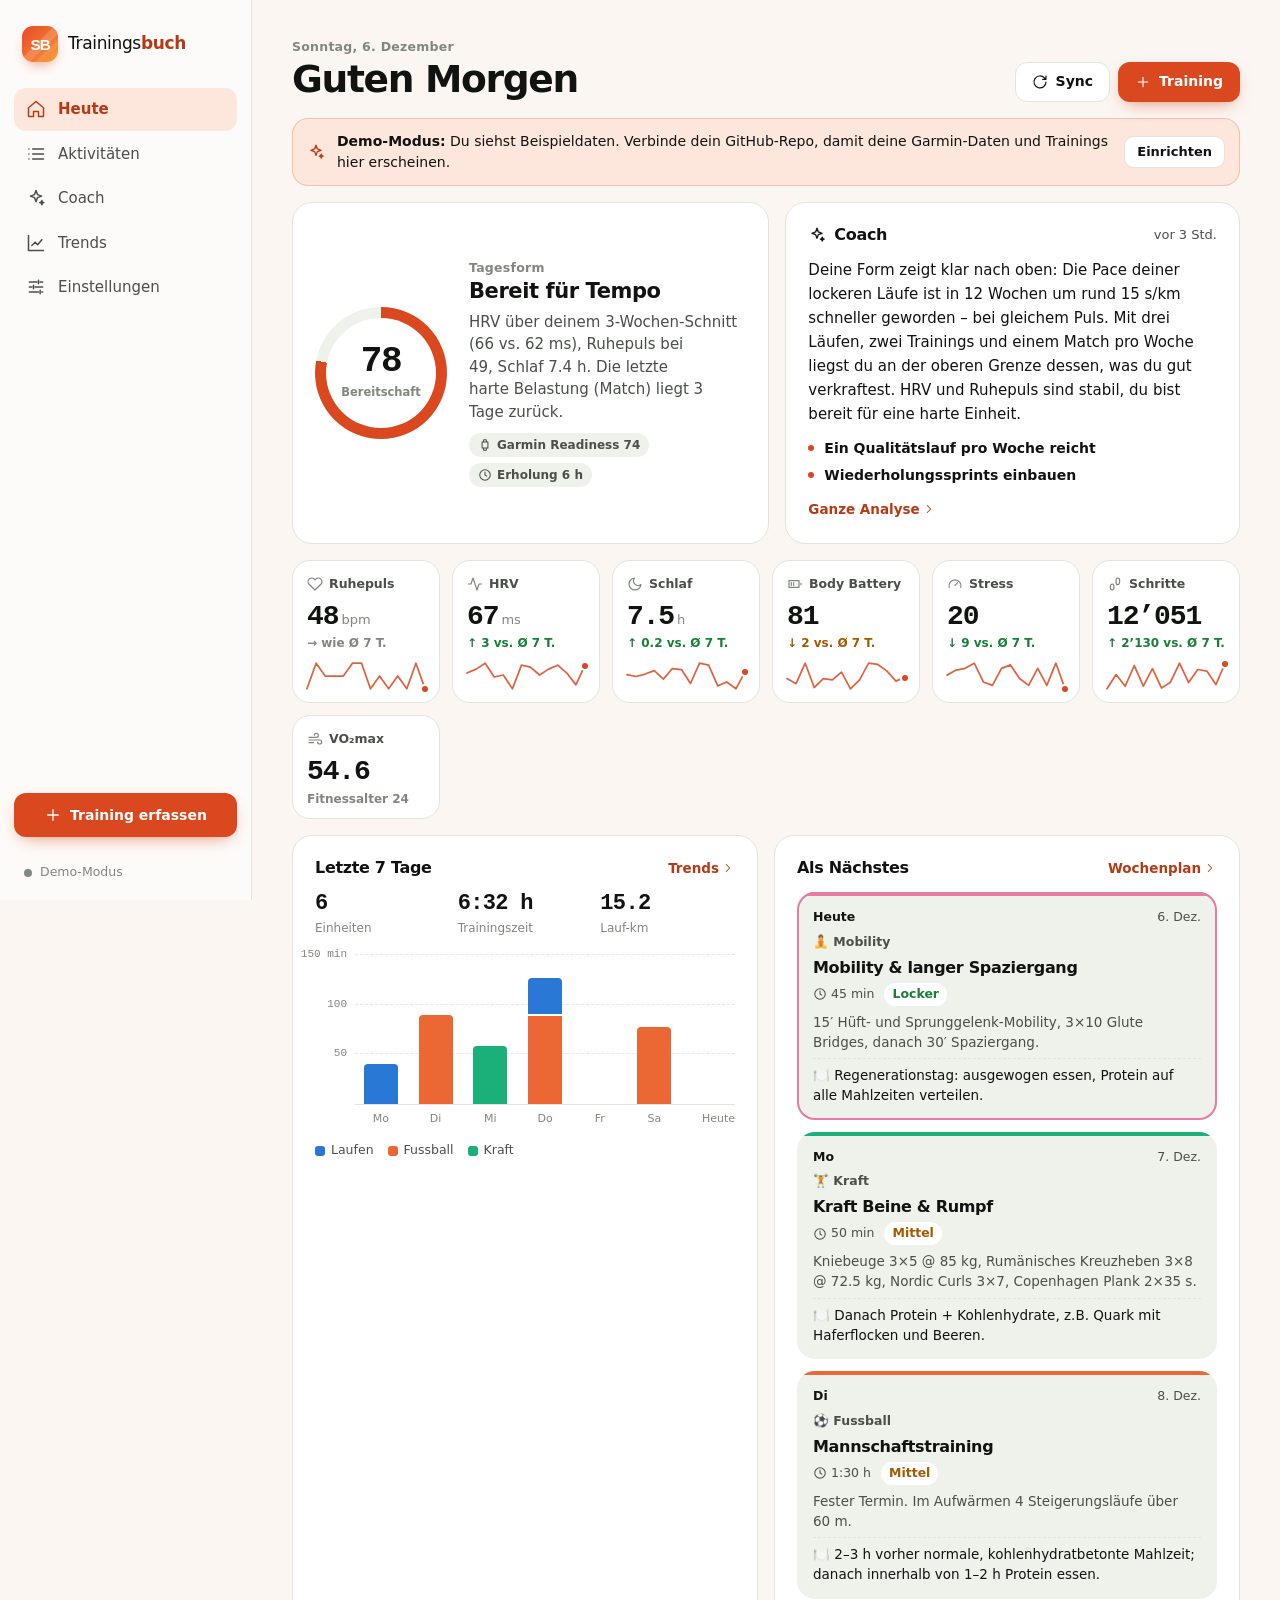
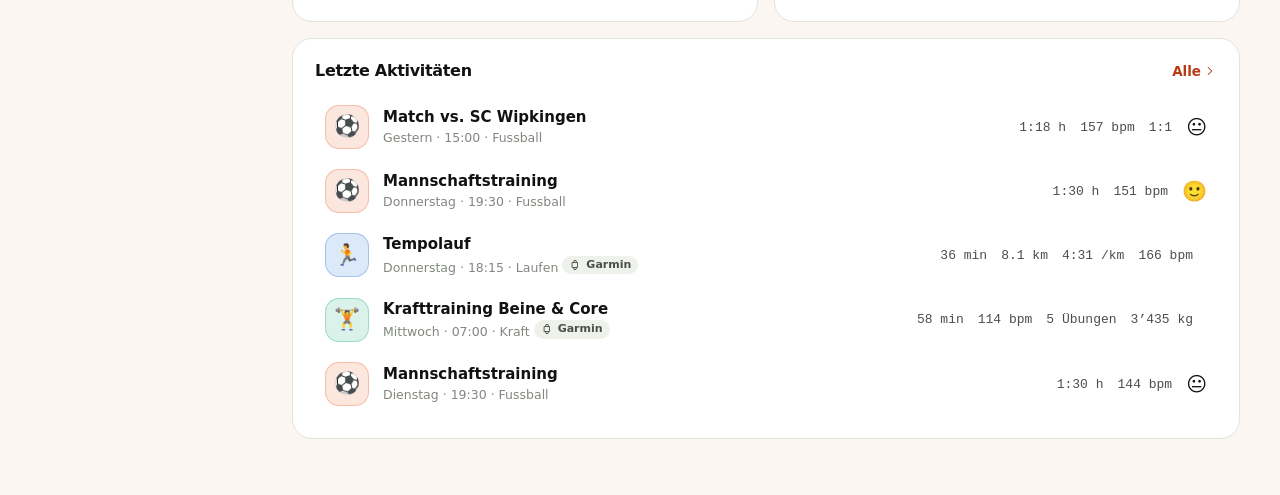
==== commit 8af78334: "Trainingsbuch Etappe 1: Kraftvorlagen, Progression, Aufwärmen, SB-Branding - Trainingsvorlagen (z. B" ====
--- a/web/index.html
+++ b/web/index.html
@@ -6,13 +6,13 @@
   <!-- Only our own scripts may run, and data may only go to the GitHub API (protects the token in localStorage). -->
   <meta http-equiv="Content-Security-Policy" content="default-src 'self'; script-src 'self'; connect-src 'self' https://api.github.com; style-src 'self' 'unsafe-inline' https://fonts.googleapis.com; font-src https://fonts.gstatic.com; img-src 'self' data:; manifest-src 'self'; worker-src 'self'; object-src 'none'; base-uri 'none'; form-action 'self'">
   <meta name="referrer" content="no-referrer">
-  <meta name="description" content="Persönliches Trainings-Dashboard für Laufen und Fussball – mit Garmin-Sync und KI-Coach.">
-  <meta name="theme-color" content="#f5f6f2" media="(prefers-color-scheme: light)">
+  <meta name="description" content="Persönliches Trainingsbuch für Laufen, Kraft und Schwimmen – mit Garmin-Sync und KI-Coach.">
+  <meta name="theme-color" content="#fbf6f2" media="(prefers-color-scheme: light)">
   <meta name="theme-color" content="#0c0e11" media="(prefers-color-scheme: dark)">
   <meta name="apple-mobile-web-app-capable" content="yes">
   <meta name="apple-mobile-web-app-status-bar-style" content="black-translucent">
-  <meta name="apple-mobile-web-app-title" content="Healthy Football">
-  <title>Healthy Football</title>
+  <meta name="apple-mobile-web-app-title" content="Trainingsbuch">
+  <title>Trainingsbuch</title>
   <link rel="manifest" href="manifest.webmanifest">
   <link rel="icon" href="icon.svg" type="image/svg+xml">
   <link rel="apple-touch-icon" href="icon-180.png">
@@ -25,14 +25,14 @@
 <body>
   <div class="app">
     <aside class="sidebar">
-      <a class="brand" href="#/heute"><span class="brand-mark">⚽</span><span>Healthy<b>Football</b></span></a>
+      <a class="brand" href="#/heute"><img class="brand-mark" src="icon.svg" alt=""><span>Trainings<b>buch</b></span></a>
       <nav id="side-nav" class="side-nav" aria-label="Hauptnavigation"></nav>
       <button id="side-add" class="btn btn-primary btn-block" data-action="add"></button>
       <p id="side-status" class="side-status"></p>
     </aside>
 
     <header class="topbar">
-      <a class="brand-mark sm" href="#/heute" aria-label="Start">⚽</a>
+      <a class="brand-mark sm" href="#/heute" aria-label="Start"><img src="icon.svg" alt=""></a>
       <span id="topbar-title" class="topbar-title"></span>
       <div id="topbar-actions" class="topbar-actions"></div>
     </header>
--- a/web/styles.css
+++ b/web/styles.css
@@ -7,7 +7,7 @@
   --font: 'Geist', ui-sans-serif, system-ui, -apple-system, 'Segoe UI', sans-serif;
   --mono: 'Geist Mono', ui-monospace, 'SF Mono', Menlo, monospace;
 
-  --bg:        light-dark(#f5f6f2, #0c0e11);
+  --bg:        light-dark(#fbf6f2, #0f0c0f);
   --surface:   light-dark(#ffffff, #15181c);
   --surface-2: light-dark(#eff1eb, #1d2126);
   --border:    light-dark(#e2e5dc, #272c33);
@@ -17,10 +17,10 @@
   --ink-2:     light-dark(#4a4f49, #b3b9b1);
   --ink-3:     light-dark(#81877f, #7c847b);
 
-  --accent:      light-dark(#3a8f1f, #7ee05a);
-  --accent-text: light-dark(#2f7a17, #8fe96c);
-  --accent-soft: light-dark(#e6f3df, #1d2b18);
-  --on-accent:   light-dark(#ffffff, #0c0e11);
+  --accent:      light-dark(#d9481f, #ff7a52);
+  --accent-text: light-dark(#b73a14, #ff936f);
+  --accent-soft: light-dark(#fde6dc, #3a2017);
+  --on-accent:   light-dark(#ffffff, #1b0f12);
 
   --good: light-dark(#1a7f37, #5fd068);
   --warn: light-dark(#a35a00, #f0a33a);
@@ -99,6 +99,9 @@
   box-shadow: inset 0 0 0 1px var(--border);
 }
 .brand-mark.sm { width: 32px; height: 32px; font-size: 16px; }
+img.brand-mark, .brand-mark img { width: 36px; height: 36px; padding: 0; background: none; box-shadow: 0 6px 14px -6px rgb(220 80 40 / .7); border-radius: 11px; display: block; }
+.brand-mark.sm img { width: 32px; height: 32px; }
+.brand-mark.sm:has(img) { background: none; box-shadow: none; }
 
 .tabbar {
   position: fixed; inset-inline: 0; bottom: 0; z-index: 30;
@@ -586,3 +589,27 @@
 /* missing required fields */
 [aria-invalid="true"] { border-color: var(--bad) !important; box-shadow: 0 0 0 3px color-mix(in oklab, var(--bad) 22%, transparent); }
 .toasts-in-dialog { position: sticky; bottom: 84px; z-index: 5; display: flex; flex-direction: column; gap: 8px; padding: 0 16px; pointer-events: none; }
+
+/* ───────── templates & progression (Trainingsbuch) ───────── */
+.tpl-pick { display: flex; flex-wrap: wrap; align-items: center; gap: 8px; }
+.sugg { margin: 4px 0 10px; padding: 10px 12px; border-radius: 12px; background: var(--surface-2); border-left: 4px solid var(--border); font-size: 14px; }
+.sugg .ex-actions { margin-top: 8px; }
+.sugg-up, .sugg-time, .sugg-eval { border-left-color: var(--good); }
+.sugg-down, .sugg-blocked { border-left-color: var(--warn); }
+.warm-sets { margin: -4px 0 8px; }
+details.warmup { background: var(--surface); border: 1px solid var(--border); border-radius: 14px; padding: 10px 12px; }
+details.warmup summary { cursor: pointer; font-weight: 600; }
+details.warmup ul { list-style: none; padding: 0; margin-top: 8px; display: grid; gap: 6px; }
+details.warmup label { display: flex; gap: 10px; align-items: flex-start; font-size: 14px; }
+.strength-next { display: flex; flex-wrap: wrap; align-items: center; justify-content: space-between; gap: 14px; }
+.tpl-form { border-top: 1px solid var(--border); padding-top: 14px; margin-top: 14px; }
+.tpl-rows { display: grid; gap: 10px; }
+.tpl-row { display: grid; grid-template-columns: minmax(0, 2.4fr) repeat(4, minmax(0, 1fr)) 36px; gap: 8px; align-items: end; }
+.tpl-row .time-only { display: none; }
+.tpl-row.timed .reps-only { display: none; }
+.tpl-row.timed .time-only { display: flex; }
+.tpl-row.timed { grid-template-columns: minmax(0, 2.4fr) repeat(3, minmax(0, 1fr)) 36px; }
+@media (max-width: 640px) {
+  .tpl-row, .tpl-row.timed { grid-template-columns: repeat(4, minmax(0, 1fr)) 36px; }
+  .tpl-row > .field.grow { grid-column: 1 / -1; }
+}
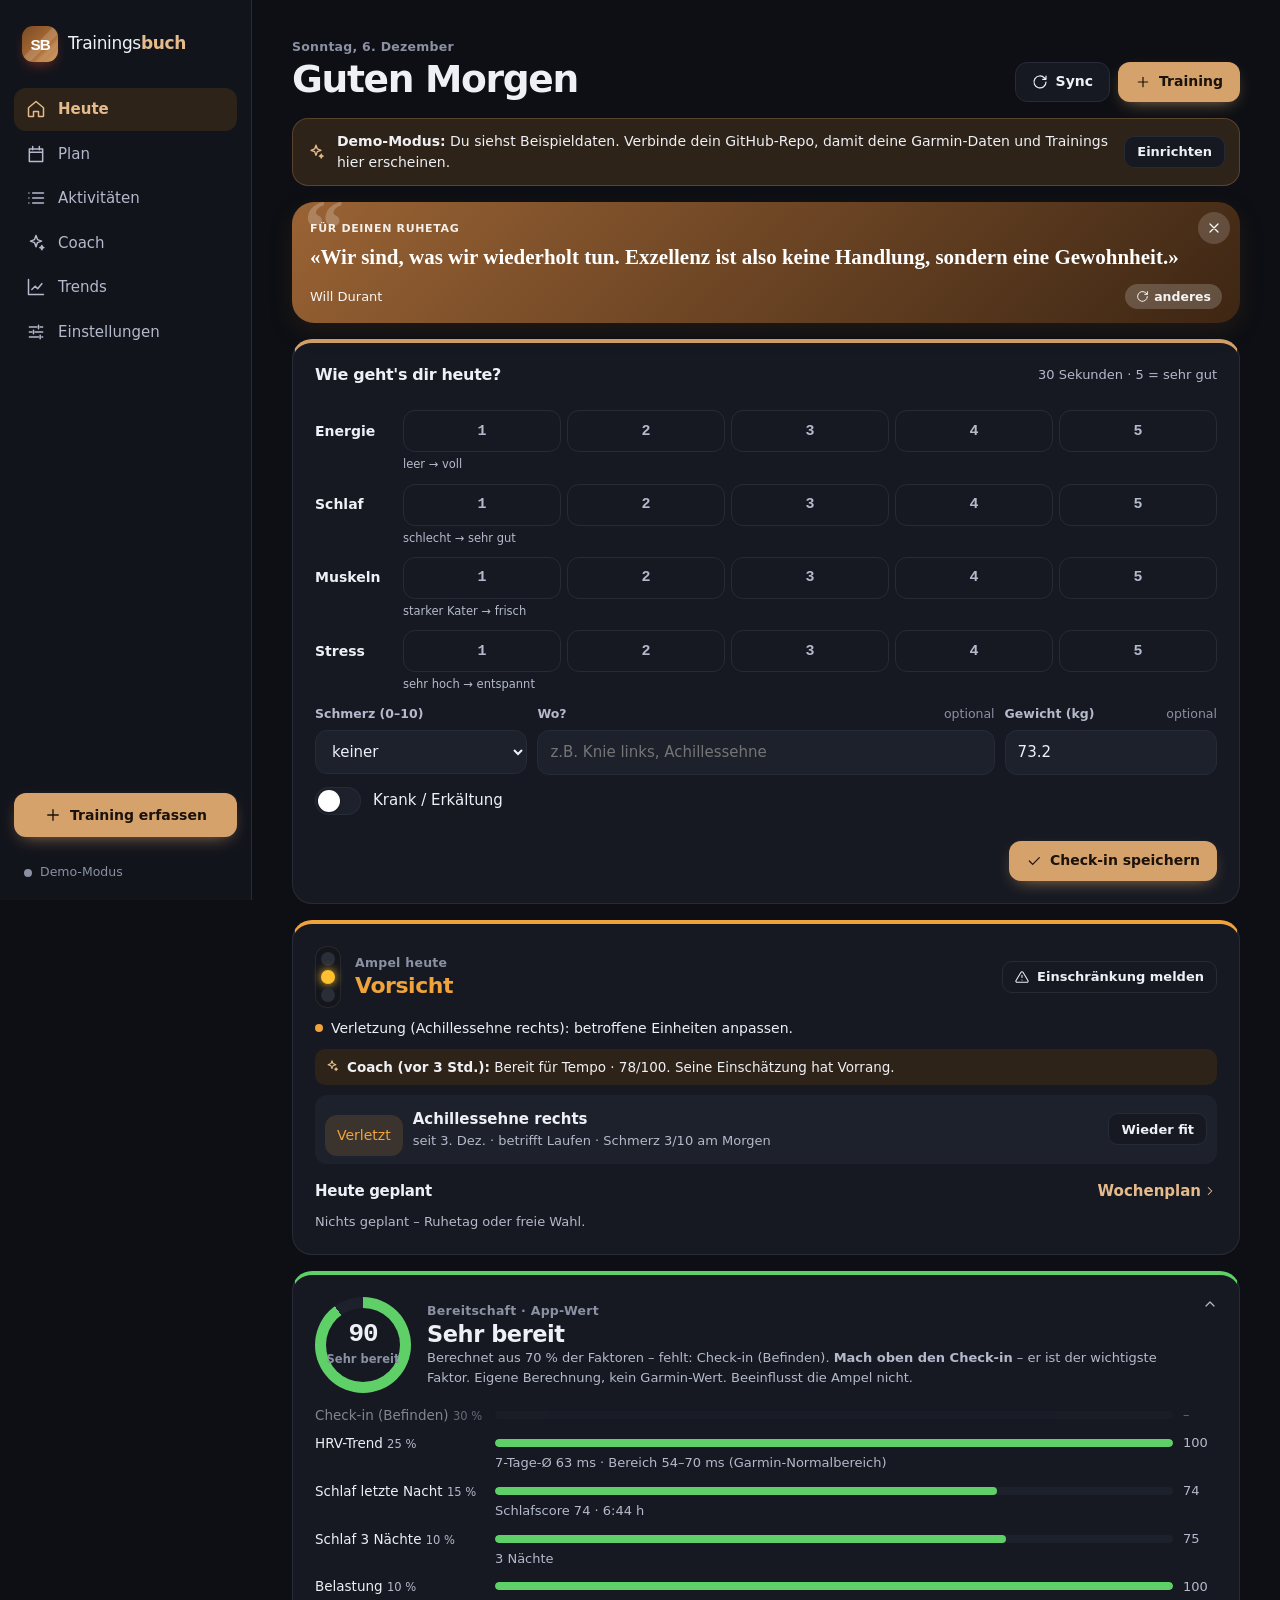
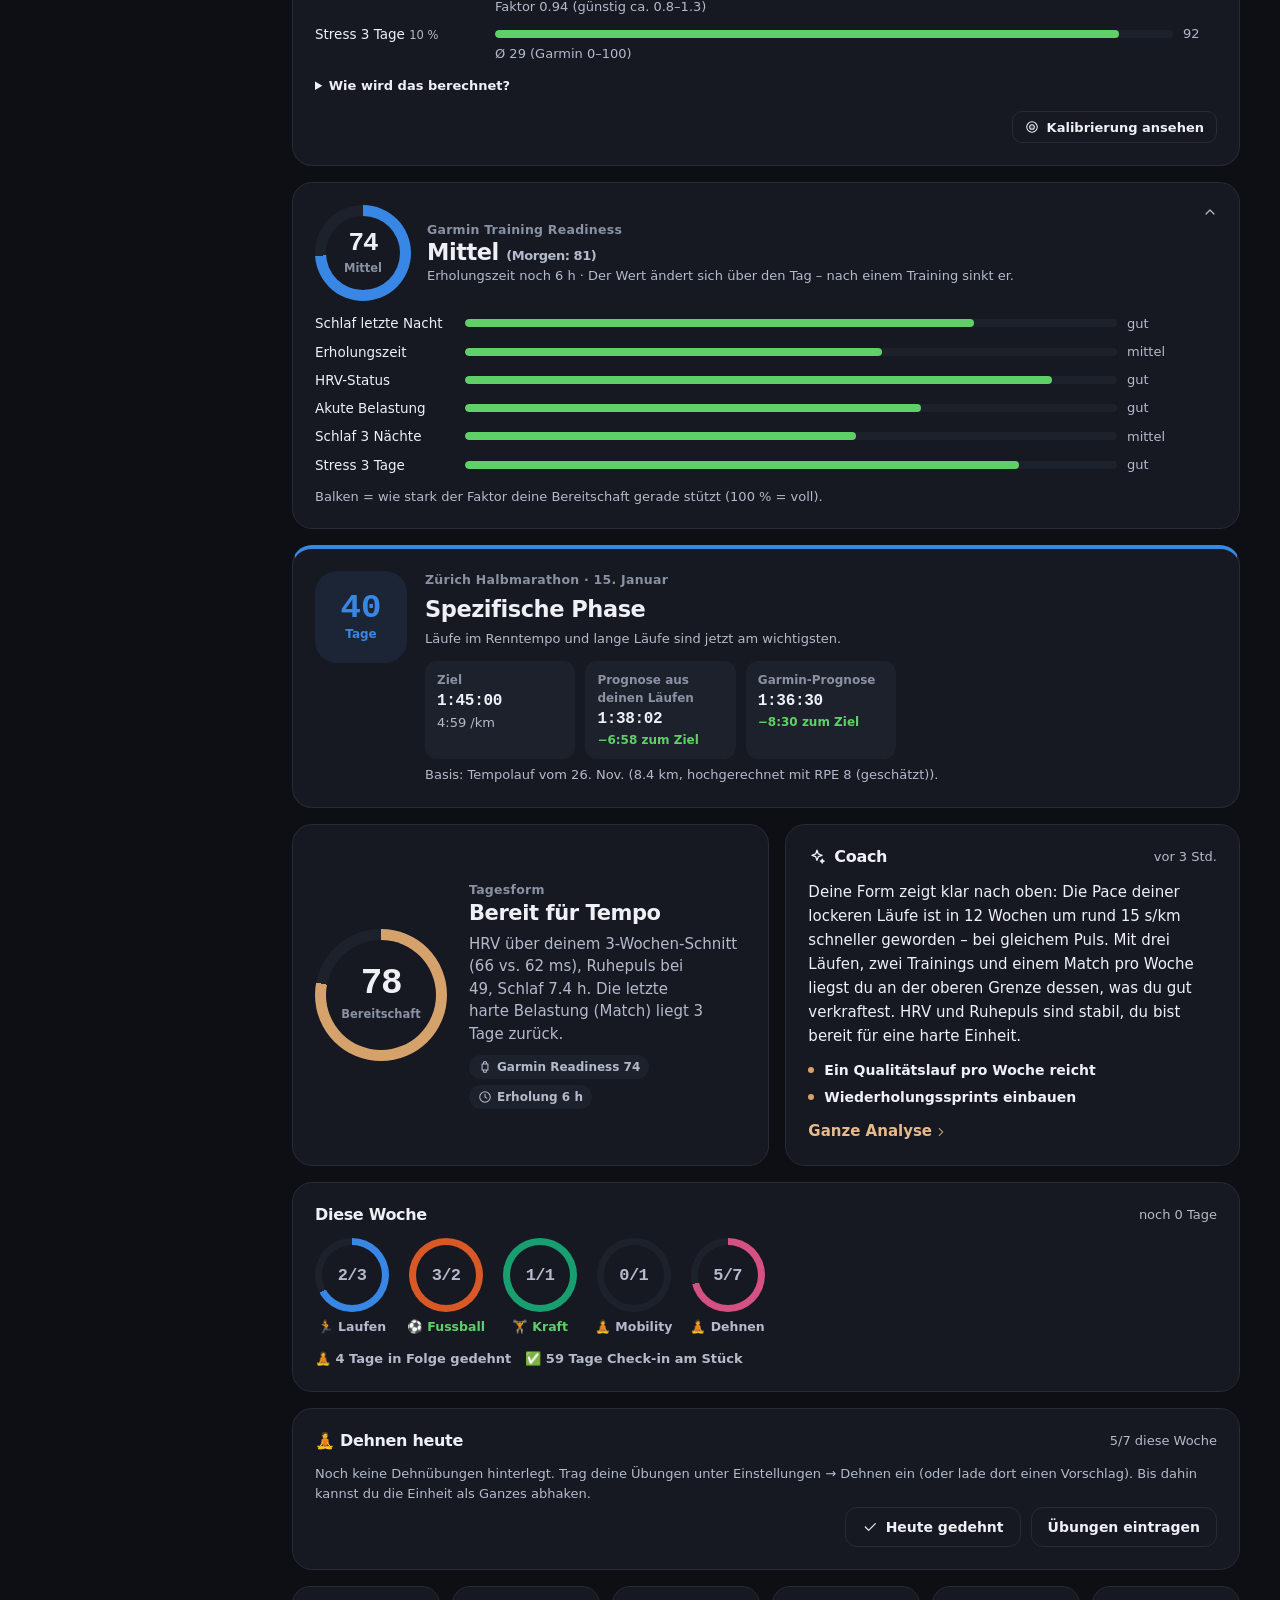
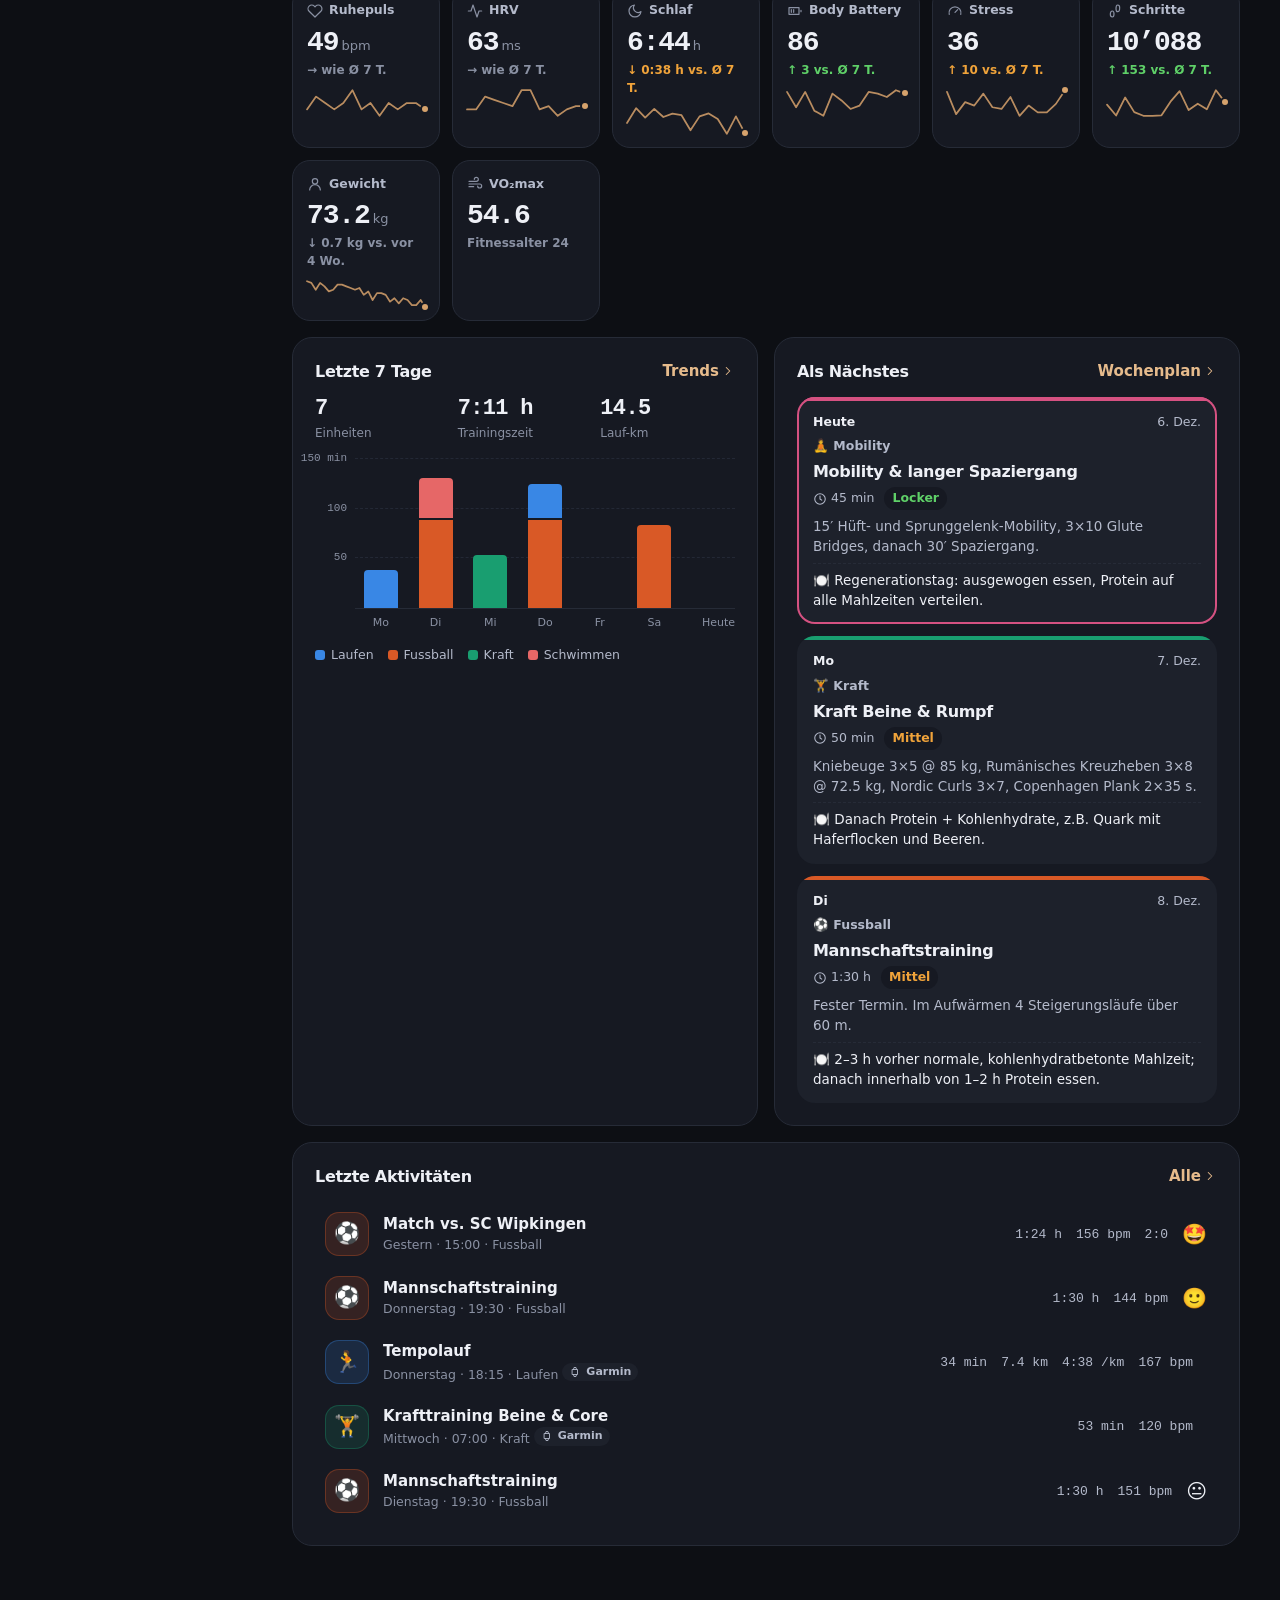
==== commit f13343f9: "Neues Design: dunkles Graphit mit Karamell - Standard ist jetzt der Dunkelmodus (Graphit), Akzentfar" ====
--- a/web/index.html
+++ b/web/index.html
@@ -7,8 +7,8 @@
   <meta http-equiv="Content-Security-Policy" content="default-src 'self'; script-src 'self'; connect-src 'self' https://api.github.com; style-src 'self' 'unsafe-inline' https://fonts.googleapis.com; font-src https://fonts.gstatic.com; img-src 'self' data:; manifest-src 'self'; worker-src 'self'; object-src 'none'; base-uri 'none'; form-action 'self'">
   <meta name="referrer" content="no-referrer">
   <meta name="description" content="Persönliches Trainingsbuch für Laufen, Kraft und Schwimmen – mit Garmin-Sync und KI-Coach.">
-  <meta name="theme-color" content="#fbf6f2" media="(prefers-color-scheme: light)">
-  <meta name="theme-color" content="#0c0e11" media="(prefers-color-scheme: dark)">
+  <meta name="theme-color" content="#0d0f14" media="(prefers-color-scheme: light)">
+  <meta name="theme-color" content="#0d0f14" media="(prefers-color-scheme: dark)">
   <meta name="apple-mobile-web-app-capable" content="yes">
   <meta name="apple-mobile-web-app-status-bar-style" content="black-translucent">
   <meta name="apple-mobile-web-app-title" content="Trainingsbuch">
--- a/web/styles.css
+++ b/web/styles.css
@@ -7,20 +7,23 @@
   --font: 'Geist', ui-sans-serif, system-ui, -apple-system, 'Segoe UI', sans-serif;
   --mono: 'Geist Mono', ui-monospace, 'SF Mono', Menlo, monospace;
 
-  --bg:        light-dark(#fbf6f2, #0f0c0f);
-  --surface:   light-dark(#ffffff, #15181c);
-  --surface-2: light-dark(#eff1eb, #1d2126);
-  --border:    light-dark(#e2e5dc, #272c33);
-  --grid:      light-dark(#e6e8e1, #23282e);
-  --hover:     light-dark(#f1f3ed, #1b1f24);
-  --ink:       light-dark(#111311, #eef0ec);
-  --ink-2:     light-dark(#4a4f49, #b3b9b1);
-  --ink-3:     light-dark(#81877f, #7c847b);
-
-  --accent:      light-dark(#d9481f, #ff7a52);
-  --accent-text: light-dark(#b73a14, #ff936f);
-  --accent-soft: light-dark(#fde6dc, #3a2017);
-  --on-accent:   light-dark(#ffffff, #1b0f12);
+  /* Design «Karamell»: dark graphite by default, clean neutral light mode */
+  --bg:        light-dark(#f6f7f9, #0d0f14);
+  --surface:   light-dark(#ffffff, #161922);
+  --surface-2: light-dark(#eef0f3, #1d212b);
+  --border:    light-dark(#e3e6eb, #262b37);
+  --grid:      light-dark(#e6e8ec, #232835);
+  --hover:     light-dark(#f1f3f6, #1b1f28);
+  --ink:       light-dark(#11131a, #eef0f6);
+  --ink-2:     light-dark(#4a4f5c, #b4bacb);
+  --ink-3:     light-dark(#7d8392, #8a91a3);
+
+  --accent:      light-dark(#a86a35, #d6a26c);
+  --accent-text: light-dark(#8a5427, #e6bb8c);
+  --accent-soft: light-dark(#f4e9dd, #2e2318);
+  --on-accent:   light-dark(#ffffff, #1a120b);
+  --quote-from:  light-dark(#b27a46, #9a6334);
+  --quote-to:    light-dark(#6e4322, #3d2614);
 
   --good: light-dark(#1a7f37, #5fd068);
   --warn: light-dark(#a35a00, #f0a33a);
@@ -37,6 +40,9 @@
   --s-swim:     light-dark(#e34948, #e66767);
   --s-other:    light-dark(#8d918a, #757b73);
   --series-1:   light-dark(#2a78d6, #3987e5);
+  --sleep-deep:  light-dark(#3b3f9e, #7a7ff0);
+  --sleep-rem:   light-dark(#8a63d2, #b28cf2);
+  --sleep-light: light-dark(#a9b8e8, #4b5a8c);
 
   --radius: 20px;
   --shadow: light-dark(0 1px 2px rgb(16 24 16 / .04), 0 1px 2px rgb(0 0 0 / .3));
@@ -44,6 +50,7 @@
   --ease: cubic-bezier(.2, .8, .2, 1);
 }
 :root[data-theme="light"] { color-scheme: light; }
+/* default = dark; 'system' follows the phone */
 :root[data-theme="dark"]  { color-scheme: dark; }
 
 *, *::before, *::after { box-sizing: border-box; }
@@ -613,3 +620,274 @@
   .tpl-row, .tpl-row.timed { grid-template-columns: repeat(4, minmax(0, 1fr)) 36px; }
   .tpl-row > .field.grow { grid-column: 1 / -1; }
 }
+
+/* ───────── Etappe 2: check-in, weekly goals, supervisor, gym mode, trends ───────── */
+.checkin { display: flex; flex-direction: column; gap: 12px; border-top: 4px solid var(--accent); }
+.checkin.done { flex-direction: row; align-items: center; justify-content: space-between; flex-wrap: wrap; border-top-color: var(--good); }
+.checkin.done.low { border-top-color: var(--bad); }
+.ci-summary { display: flex; align-items: center; gap: 14px; }
+.ci-score { flex: none; width: 52px; height: 52px; border-radius: 50%; display: grid; place-items: center; font: 700 18px var(--mono); color: var(--c); background: color-mix(in oklab, var(--c) 14%, var(--surface)); }
+.ci-pain { display: flex; align-items: center; gap: 6px; margin-top: 4px; font-weight: 600; }
+.ci-pain.p-gelb { color: var(--warn); }
+.ci-pain.p-rot { color: var(--bad); }
+.warn-text { color: var(--warn); font-weight: 600; }
+.ci-scales { display: grid; gap: 10px; }
+.ci-row { display: grid; grid-template-columns: 78px minmax(0, 1fr); gap: 4px 10px; align-items: center; }
+.ci-label { font-weight: 600; font-size: 14px; }
+.ci-hint { grid-column: 2; font-size: 11.5px; }
+.ci-btns { display: grid; grid-template-columns: repeat(5, 1fr); gap: 6px; }
+.ci-btns button { height: 42px; border-radius: 12px; border: 1px solid var(--border); background: var(--surface); font: 600 15px var(--mono); color: var(--ink-2); cursor: pointer; transition: all .15s; }
+.ci-btns button:hover { background: var(--hover); }
+.ci-btns button[aria-pressed="true"] { background: var(--accent); border-color: var(--accent); color: var(--on-accent); }
+.ci-extra { display: flex; gap: 10px; flex-wrap: wrap; }
+.ci-extra .field { flex: 1 1 120px; }
+.ci-extra .field.grow { flex: 3 1 180px; }
+
+.weekly .week-rings { display: flex; flex-wrap: wrap; gap: 14px 18px; }
+.week-ring { display: flex; flex-direction: column; align-items: center; gap: 6px; font-size: 12.5px; font-weight: 600; color: var(--ink-2); }
+.week-ring .ring-inner { width: calc(100% - 14px); }
+.week-ring .ring-inner strong { font-size: 17px; }
+.week-ring .ring-inner span { display: none; }
+.week-ring.reached span { color: var(--good); }
+.empty-weekly { display: flex; align-items: center; justify-content: space-between; gap: 12px; flex-wrap: wrap; }
+.empty-weekly p { display: flex; gap: 8px; align-items: center; }
+.weekly-inputs { display: grid; grid-template-columns: repeat(auto-fill, minmax(118px, 1fr)); gap: 8px; }
+.weekly-inputs legend { grid-column: 1 / -1; margin-bottom: 4px; }
+.weekly-inputs legend em { font-style: normal; font-weight: 500; }
+
+details.supervisor { margin-bottom: 12px; padding: 8px 12px; border-radius: 12px; background: var(--surface-2); font-size: 13.5px; }
+details.supervisor summary { display: flex; align-items: center; gap: 8px; cursor: pointer; font-weight: 600; list-style: none; }
+details.supervisor summary::-webkit-details-marker { display: none; }
+details.supervisor summary .muted { margin-left: auto; }
+details.supervisor.good summary { color: var(--good); }
+details.supervisor.warn summary { color: var(--warn); }
+details.supervisor ul { margin: 8px 0 2px 18px; display: grid; gap: 6px; }
+
+/* gym mode: one step per screen */
+.gym-toggle { align-self: flex-start; }
+#act-form.gym-on > :not(.sheet-head, .gym-bar, .strength-fields, .gym-end) { display: none !important; }
+#act-form.gym-on:not([data-gym-stage=end]) .gym-end { display: none !important; }
+#act-form#act-form.gym-on[data-gym-stage=end] .strength-fields { display: none !important; }
+#act-form.gym-on .strength-fields > :not(.ex-list, .warmup) { display: none !important; }
+#act-form.gym-on[data-gym-stage=ex] .warmup, #act-form.gym-on[data-gym-stage=warm] .ex-list { display: none !important; }
+#act-form.gym-on .ex-block:not(.gym-cur) { display: none !important; }
+#act-form.gym-on .ex-block { border: 0; padding: 0; background: none; }
+#act-form.gym-on .ex-block header strong { font-size: 20px; }
+#act-form.gym-on .set-row input { min-height: 52px; font-size: 20px; }
+#act-form.gym-on .strength-fields { min-height: 46vh; }
+.gym-bar { position: sticky; top: 0; z-index: 3; display: grid; gap: 8px; padding: 10px 0; background: var(--surface); border-bottom: 1px solid var(--border); }
+.gym-progress { height: 6px; border-radius: 99px; background: var(--surface-2); overflow: hidden; }
+.gym-progress i { display: block; height: 100%; background: var(--accent); transition: width .3s var(--ease); }
+.gym-nav { display: flex; align-items: center; gap: 8px; }
+.gym-nav strong { flex: 1; font-size: 15px; }
+.gym-rest { font: 700 16px var(--mono); color: var(--accent-text); }
+.gym-dots { display: flex; align-items: center; gap: 6px; flex-wrap: wrap; }
+.gym-dots button:not(.link) { width: 10px; height: 10px; padding: 0; border-radius: 50%; border: 0; background: var(--border); cursor: pointer; }
+.gym-dots button.past { background: color-mix(in oklab, var(--accent) 45%, var(--surface-2)); }
+.gym-dots button.on { background: var(--accent); width: 22px; border-radius: 99px; }
+.gym-dots .link { margin-left: auto; background: none; border: 0; cursor: pointer; }
+
+/* trends */
+.trend-tabs { margin: 4px 0 16px; }
+.trend-stats { grid-template-columns: repeat(auto-fit, minmax(96px, 1fr)); }
+.tile-grid { display: grid; grid-template-columns: repeat(auto-fill, minmax(200px, 1fr)); gap: 12px; margin-bottom: 16px; }
+.sport-tile { display: flex; flex-direction: column; gap: 8px; text-align: left; font: inherit; color: inherit; cursor: pointer; border-top: 4px solid var(--c); transition: translate .15s var(--ease), box-shadow .15s; }
+.sport-tile:hover { translate: 0 -2px; box-shadow: var(--shadow-lg); }
+.tile-head { font-weight: 700; font-size: 15px; }
+.tile-stats { display: flex; flex-wrap: wrap; gap: 4px 12px; font-size: 12.5px; color: var(--ink-3); }
+.tile-stats strong { font: 650 16px var(--mono); color: var(--ink); }
+.records { list-style: none; padding: 0; display: grid; gap: 6px; }
+.records li { display: grid; grid-template-columns: minmax(0, 1.4fr) minmax(0, 1.4fr) auto auto; gap: 10px; align-items: center; padding: 8px 12px; border-radius: 12px; background: var(--surface-2); font-size: 14px; }
+.records strong { font: 600 14px var(--mono); }
+@media (max-width: 640px) { .records li { grid-template-columns: minmax(0, 1fr) auto; } .records li > .muted:nth-child(2) { grid-column: 1 / -1; order: 3; } }
+
+/* ───────── Etappe 3: Ampel, Plan, Kalender, Dehnen, Wettkampf, Einstufung ───────── */
+.chip.warn { color: var(--warn); background: color-mix(in oklab, var(--warn) 14%, transparent); }
+.chip.bad { color: var(--bad); background: color-mix(in oklab, var(--bad) 14%, transparent); }
+.pre { white-space: pre-line; }
+.link { background: none; border: 0; padding: 0; cursor: pointer; font: inherit; font-weight: 600; color: var(--accent-text); }
+
+.today-card { --tl: var(--good); border-top: 4px solid var(--tl); display: flex; flex-direction: column; gap: 10px; }
+.today-card.tl-yellow { --tl: var(--warn); }
+.today-card.tl-red { --tl: var(--bad); }
+.tl-head { display: flex; align-items: center; gap: 14px; flex-wrap: wrap; }
+.tl-head > div { flex: 1; min-width: 120px; }
+.tl-head h2 { color: var(--tl); font-size: 22px; }
+.tl-lamp { display: inline-flex; flex-direction: column; gap: 4px; padding: 6px; border-radius: 12px; background: #14161c; box-shadow: inset 0 0 0 1px rgb(255 255 255 / .08); }
+.tl-lamp i { width: 14px; height: 14px; border-radius: 50%; background: #2a2e38; }
+.tl-red .tl-lamp i:nth-child(1) { background: #ff4d42; box-shadow: 0 0 10px #ff4d42; }
+.tl-yellow .tl-lamp i:nth-child(2) { background: #ffbf2e; box-shadow: 0 0 10px #ffbf2e; }
+.tl-green .tl-lamp i:nth-child(3) { background: #3ad06a; box-shadow: 0 0 10px #3ad06a; }
+.tl-reasons { list-style: none; padding: 0; display: grid; gap: 4px; font-size: 14px; }
+.tl-reasons li { display: flex; gap: 8px; }
+.tl-reasons li::before { content: ''; flex: none; width: 8px; height: 8px; margin-top: 6px; border-radius: 50%; background: var(--good); }
+.tl-reasons li.l1::before { background: var(--warn); }
+.tl-reasons li.l2::before { background: var(--bad); }
+.limits { display: grid; gap: 8px; }
+.limit { display: flex; align-items: center; gap: 10px; padding: 8px 10px; border-radius: 12px; background: var(--surface-2); }
+.limit > div { flex: 1; min-width: 0; display: flex; flex-direction: column; }
+.sub-head { margin: 6px 0 0; }
+.sub-head h3 { font-size: 15px; }
+.plan-items { display: grid; gap: 8px; }
+
+.plan-row { display: flex; gap: 10px; align-items: flex-start; padding: 10px; border-radius: 14px; background: var(--surface); border: 1px solid var(--border); border-left: 4px solid var(--c); }
+.plan-row.done { opacity: .62; }
+.plan-row.done .pr-title strong { text-decoration: line-through; }
+button.check { flex: none; width: 28px; height: 28px; border-radius: 9px; border: 2px solid var(--border); background: var(--surface); color: transparent; display: grid; place-items: center; cursor: pointer; padding: 0; }
+button.check[aria-pressed="true"] { background: var(--good); border-color: var(--good); color: #fff; }
+.pr-main { flex: 1; min-width: 0; display: flex; flex-direction: column; gap: 4px; font-size: 14px; }
+.pr-title { display: flex; flex-wrap: wrap; align-items: center; gap: 6px; }
+.pr-acts { display: flex; gap: 2px; }
+.pr-start { display: flex; flex-wrap: wrap; gap: 6px; margin-top: 4px; }
+.move-row { display: flex; flex-wrap: wrap; gap: 6px; align-items: center; margin-top: 4px; }
+.move-row input { width: auto !important; min-height: 34px !important; }
+.swim-prog summary { cursor: pointer; }
+.swim-prog .mini-select { margin-top: 6px; max-width: 100%; }
+
+.stretch-list { list-style: none; padding: 0; display: grid; gap: 6px; }
+.stretch-list li { display: flex; align-items: center; gap: 10px; padding: 8px 10px; border-radius: 12px; background: var(--surface-2); }
+.stretch-list li > div { flex: 1; min-width: 0; display: flex; flex-direction: column; font-size: 14px; }
+.stretch-list li.done > div > span:first-child { text-decoration: line-through; color: var(--ink-3); }
+.st-timer { min-width: 86px; font-variant-numeric: tabular-nums; }
+
+.race-card { display: flex; gap: 18px; align-items: flex-start; flex-wrap: wrap; border-top: 4px solid var(--s-run); }
+.race-count { flex: none; width: 92px; height: 92px; border-radius: 22px; display: grid; place-content: center; text-align: center; background: color-mix(in oklab, var(--s-run) 12%, var(--surface)); color: var(--s-run); }
+.race-count strong { font: 750 34px/1 var(--mono); }
+.race-count span { font-size: 12px; font-weight: 600; }
+.race-main { flex: 1 1 240px; display: flex; flex-direction: column; gap: 6px; }
+.race-stats { margin-top: 6px; }
+.race-stats .trend { display: block; }
+
+.draft-banner { flex-wrap: wrap; }
+.streaks { display: flex; flex-wrap: wrap; gap: 6px 14px; margin-top: 12px; font-size: 13px; font-weight: 600; color: var(--ink-2); }
+.eval-hint { display: flex; align-items: center; gap: 6px; flex-basis: 100%; padding: 8px 10px; border-radius: 10px; background: var(--accent-soft); }
+
+.week-nav { display: flex; align-items: center; gap: 10px; flex-wrap: wrap; margin-bottom: 12px; }
+.week-nav > div { min-width: 0; }
+.week-nav .icon-btn { font-size: 22px; line-height: 1; }
+.week-done { margin-left: auto; }
+.plan-week { display: grid; gap: 10px; margin-bottom: 16px; }
+@media (min-width: 760px) { .plan-week { grid-template-columns: repeat(auto-fill, minmax(300px, 1fr)); align-items: start; } }
+.pw-day { display: flex; flex-direction: column; gap: 8px; padding: 12px; border-radius: 16px; background: var(--surface); border: 1px solid var(--border); }
+.pw-day.is-today { border-color: var(--accent); box-shadow: 0 0 0 2px color-mix(in oklab, var(--accent) 25%, transparent); }
+.pw-day.past { background: color-mix(in oklab, var(--surface) 70%, var(--bg)); }
+.pw-day > header { display: flex; justify-content: space-between; gap: 8px; align-items: center; }
+.pw-day .rest { font-style: italic; }
+.logged { color: var(--good); display: flex; flex-wrap: wrap; gap: 4px; align-items: center; }
+.logged .link { color: var(--good); font-size: 13px; }
+.day-foot { display: flex; align-items: center; gap: 10px; flex-wrap: wrap; }
+.day-foot .link { margin-left: auto; }
+.chip-toggle { height: 30px; padding: 0 12px; border-radius: 999px; border: 1px solid var(--border); background: var(--surface); font: inherit; font-size: 12.5px; font-weight: 600; color: var(--ink-2); cursor: pointer; }
+.chip-toggle.on { background: color-mix(in oklab, var(--s-mobility) 16%, var(--surface)); border-color: var(--s-mobility); color: var(--ink); }
+.plan-add { padding: 10px; border-radius: 12px; background: var(--surface-2); }
+.sugg-list { display: grid; gap: 8px; }
+.sugg-item { display: flex; gap: 10px; align-items: center; justify-content: space-between; padding: 8px 10px; border-radius: 12px; background: var(--surface-2); font-size: 14px; }
+
+.cal-grid { display: grid; grid-template-columns: repeat(7, minmax(0, 1fr)); gap: 4px; }
+.cal-wd { text-align: center; font-size: 11.5px; font-weight: 700; color: var(--ink-3); padding-bottom: 4px; }
+.cal-day { min-height: 72px; display: flex; flex-direction: column; align-items: flex-start; gap: 4px; padding: 6px; border-radius: 10px; border: 1px solid var(--border); background: var(--surface); cursor: pointer; font: inherit; text-align: left; }
+.cal-day:hover { background: var(--hover); }
+.cal-day.other { opacity: .45; }
+.cal-day.today { border-color: var(--accent); box-shadow: inset 0 0 0 1px var(--accent); }
+.cal-day.limited { background: color-mix(in oklab, var(--warn) 8%, var(--surface)); }
+.cal-num { font: 600 13px var(--mono); }
+.cal-dots { display: flex; flex-wrap: wrap; gap: 3px; }
+.cal-dots i { width: 9px; height: 9px; border-radius: 50%; }
+.cal-dots i.planned { background: transparent; border: 2px solid var(--c); }
+.cal-meta { margin-top: auto; display: flex; align-items: center; gap: 4px; font-size: 11px; }
+.cal-meta b { width: 14px; height: 4px; border-radius: 2px; }
+.ci-g, .ci-g-i { background: var(--good); }
+.ci-y { background: var(--warn); }
+.ci-r, .ci-r-i { background: var(--bad); }
+.cal-legend { margin: 12px 0 4px; flex-wrap: wrap; }
+.cal-legend .planned-i { background: transparent; border: 2px solid var(--ink-3); }
+@media (max-width: 520px) { .cal-day { min-height: 56px; padding: 4px; } .cal-dots i { width: 7px; height: 7px; } }
+
+#limit-form .ill-only { display: none; }
+#limit-form.is-ill .ill-only { display: flex; }
+.lim-kind { display: flex; flex-wrap: wrap; }
+.eval-list { display: grid; gap: 10px; }
+.eval-row { display: grid; gap: 8px; padding: 10px 12px; border-radius: 14px; background: var(--surface-2); }
+.eval-row > div:first-child { display: flex; flex-direction: column; }
+.eval-row.skip { gap: 2px; }
+.eval-inputs { display: grid; grid-template-columns: repeat(3, minmax(0, 1fr)) minmax(90px, auto); gap: 8px; align-items: end; }
+.eval-out { font-size: 14px; padding-bottom: 10px; color: var(--good); }
+.st-rows { display: grid; gap: 8px; }
+.st-row { display: grid; grid-template-columns: 90px minmax(0, 1fr) 36px; gap: 8px; align-items: end; padding-bottom: 8px; border-bottom: 1px solid var(--border); }
+.st-row .field.grow { grid-column: 1 / -1; }
+.switch.sm { margin-bottom: 8px; font-size: 13px; gap: 8px; }
+
+.howto { margin: 8px 0 0 18px; display: grid; gap: 4px; }
+.review-table { width: 100%; border-collapse: collapse; font-size: 14px; }
+.review-table th { text-align: left; font-size: 12px; color: var(--ink-3); font-weight: 600; padding: 4px 6px; }
+.review-table td { padding: 6px; border-top: 1px solid var(--border); }
+.review-table td:nth-child(2) { font: 600 14px var(--mono); }
+.swim-only { display: none !important; }
+#act-form:has([name=type][value=swim]:checked) .swim-only { display: flex !important; }
+.pace-hint:empty { display: none; }
+#act-form.gym-on .pace-hint { display: none; }
+
+/* ───────── Etappe 4: Garmin-Details, Rekorde, Ampel-Hinweise ───────── */
+.tl-hint { display: flex; gap: 6px; align-items: flex-start; font-weight: 600; }
+.tl-hint.tl-yellow { color: var(--warn); }
+.tl-hint.tl-red { color: var(--bad); }
+.coach-word { display: flex; gap: 8px; align-items: flex-start; font-size: 13.5px; padding: 8px 10px; border-radius: 10px; background: var(--accent-soft); }
+.coach-word .icon { margin-top: 2px; color: var(--accent-text); flex: none; }
+.sugg-note { margin-top: 6px; font-size: 13px; font-weight: 600; color: var(--warn); }
+.te-label { margin-top: 10px; }
+.table-wrap { overflow-x: auto; margin: 0 -4px; }
+.laps { width: 100%; border-collapse: collapse; font-size: 13px; font-variant-numeric: tabular-nums; }
+.laps th { text-align: left; font-size: 11.5px; color: var(--ink-3); font-weight: 600; padding: 4px 6px; white-space: nowrap; }
+.laps td { padding: 5px 6px; border-top: 1px solid var(--border); white-space: nowrap; }
+.laps tr.rest td { color: var(--ink-3); font-style: italic; }
+.rec-list li { grid-template-columns: minmax(0, 1fr) auto auto 34px; }
+.rec-list li > div { display: flex; flex-direction: column; min-width: 0; }
+@media (max-width: 640px) { .rec-list li { grid-template-columns: minmax(0, 1fr) auto 34px; } .rec-list li > span.muted { grid-column: 1 / -1; order: 4; } }
+.records-banner { display: flex; align-items: center; gap: 14px; border-top: 4px solid #e8b21b; }
+.records-banner > div { flex: 1; min-width: 0; }
+.records-banner .trophy { font-size: 30px; }
+
+/* Garmin Readiness */
+.readiness-card { display: flex; flex-direction: column; gap: 12px; }
+.rd-head { display: flex; align-items: center; gap: 16px; flex-wrap: wrap; }
+.rd-head > div:last-child { flex: 1 1 220px; }
+.rd-head .ring-inner strong { font-size: 26px; }
+.rd-factors { display: grid; gap: 8px; }
+.rd-f { display: grid; grid-template-columns: 140px minmax(0, 1fr) 90px; gap: 10px; align-items: center; font-size: 13.5px; }
+.rd-bar { height: 8px; border-radius: 99px; background: var(--surface-2); overflow: hidden; }
+.rd-bar i { display: block; height: 100%; border-radius: 99px; background: var(--good); }
+@media (max-width: 520px) { .rd-f { grid-template-columns: 110px minmax(0, 1fr) 70px; font-size: 12.5px; } }
+
+/* App-Bereitschaft */
+.app-ready { display: flex; flex-direction: column; gap: 12px; border-top: 4px solid var(--good); }
+.app-ready .rd-f { grid-template-columns: 170px minmax(0, 1fr) 34px; row-gap: 2px; }
+.app-ready .rd-f em { font-style: normal; font-size: 11.5px; }
+.app-ready .rd-f.off { opacity: .5; }
+.rd-detail { grid-column: 1 / -1; margin-top: -2px; }
+@media (min-width: 640px) { .rd-detail { grid-column: 2 / -1; } }
+.rd-how summary { cursor: pointer; font-weight: 600; }
+.rd-how p, .rd-how ul { margin-top: 8px; color: var(--ink-2); }
+.rd-how ul { padding-left: 18px; display: grid; gap: 4px; }
+@media (max-width: 520px) { .app-ready .rd-f { grid-template-columns: 130px minmax(0, 1fr) 30px; } }
+
+/* Tageszitat */
+.quote-card { position: relative; border-radius: 22px; padding: 20px 18px 14px; color: #fff; background: linear-gradient(135deg, var(--quote-from), var(--quote-to)); box-shadow: 0 8px 22px rgb(80 50 25 / .3); overflow: hidden; }
+.quote-card .q-mark { position: absolute; top: -14px; left: 12px; font: 700 80px/1 Georgia, serif; opacity: .22; pointer-events: none; }
+.quote-card .q-ctx { font: 700 11px var(--font); letter-spacing: .06em; text-transform: uppercase; opacity: .9; margin: 0; padding-right: 34px; }
+.quote-card blockquote { margin: 8px 0 12px; font: 600 19px/1.38 Georgia, 'Times New Roman', serif; }
+.quote-card .q-foot { display: flex; justify-content: space-between; align-items: center; gap: 10px; font-size: 13px; opacity: .95; }
+.quote-card .q-next { display: inline-flex; align-items: center; gap: 5px; border: 0; border-radius: 99px; padding: 5px 11px; background: rgb(255 255 255 / .2); color: #fff; font: 600 12.5px var(--font); cursor: pointer; }
+.quote-card .q-next:hover, .quote-card .q-close:hover { background: rgb(255 255 255 / .32); }
+.quote-card .q-close { position: absolute; z-index: 2; top: 10px; right: 10px; width: 32px; height: 32px; border-radius: 50%; border: 0; display: grid; place-items: center; background: rgb(255 255 255 / .16); color: #fff; cursor: pointer; }
+@media (min-width: 960px) { .quote-card blockquote { font-size: 21px; } }
+
+/* Readiness einklappbar */
+.app-ready, .readiness-card { position: relative; }
+.rd-toggle { position: absolute; top: 12px; right: 12px; }
+.rd-toggle .icon { rotate: -90deg; }
+.ready-compact { display: flex; align-items: center; gap: 14px; width: 100%; text-align: left; font: inherit; color: inherit; cursor: pointer; padding: 12px 16px; }
+.ready-compact .rc-num { flex: none; width: 52px; height: 52px; border-radius: 50%; display: grid; place-items: center; font: 750 20px var(--mono); color: var(--c); border: 4px solid var(--c); }
+.ready-compact .rc-text { flex: 1; display: flex; flex-direction: column; }
+.ready-compact .rc-text .eyebrow { margin: 0; }
+.ready-compact .icon { color: var(--ink-3); rotate: 90deg; }
+.app-ready .rd-head, .readiness-card .rd-head { padding-right: 36px; }
